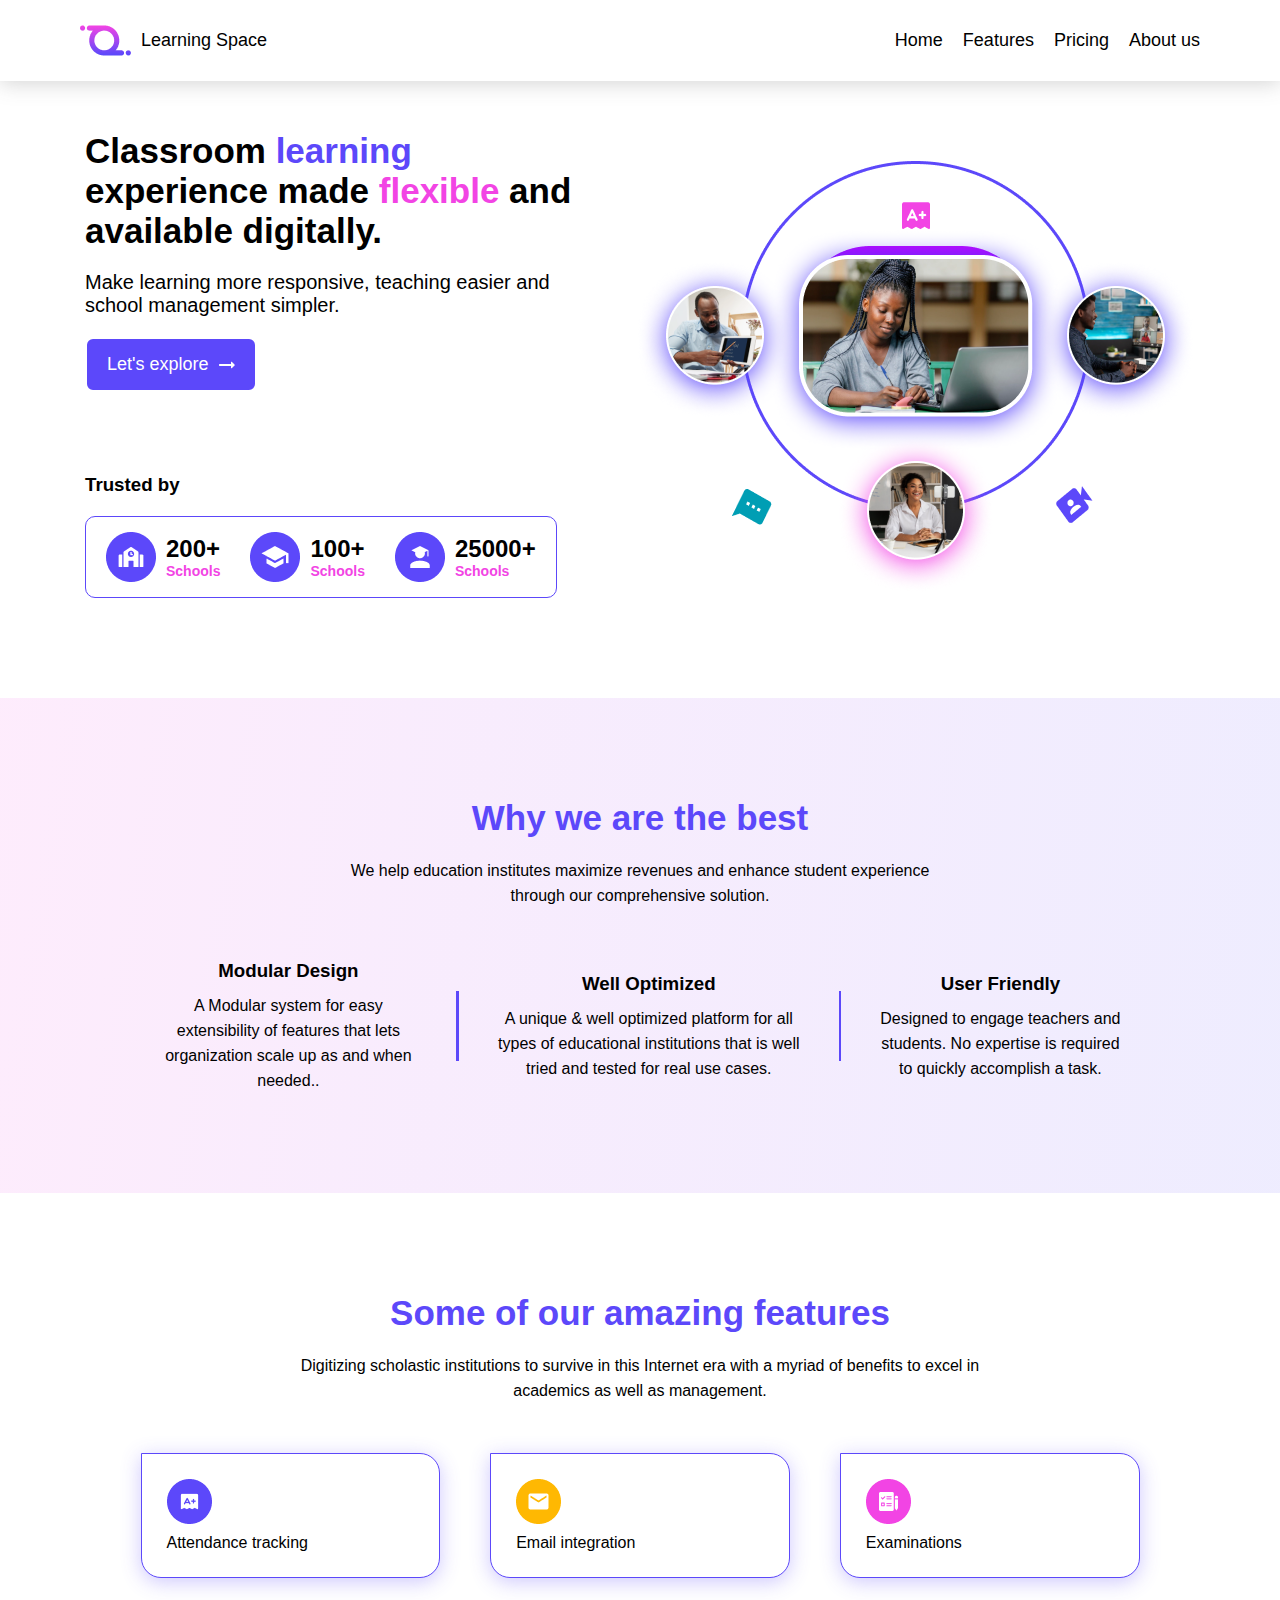
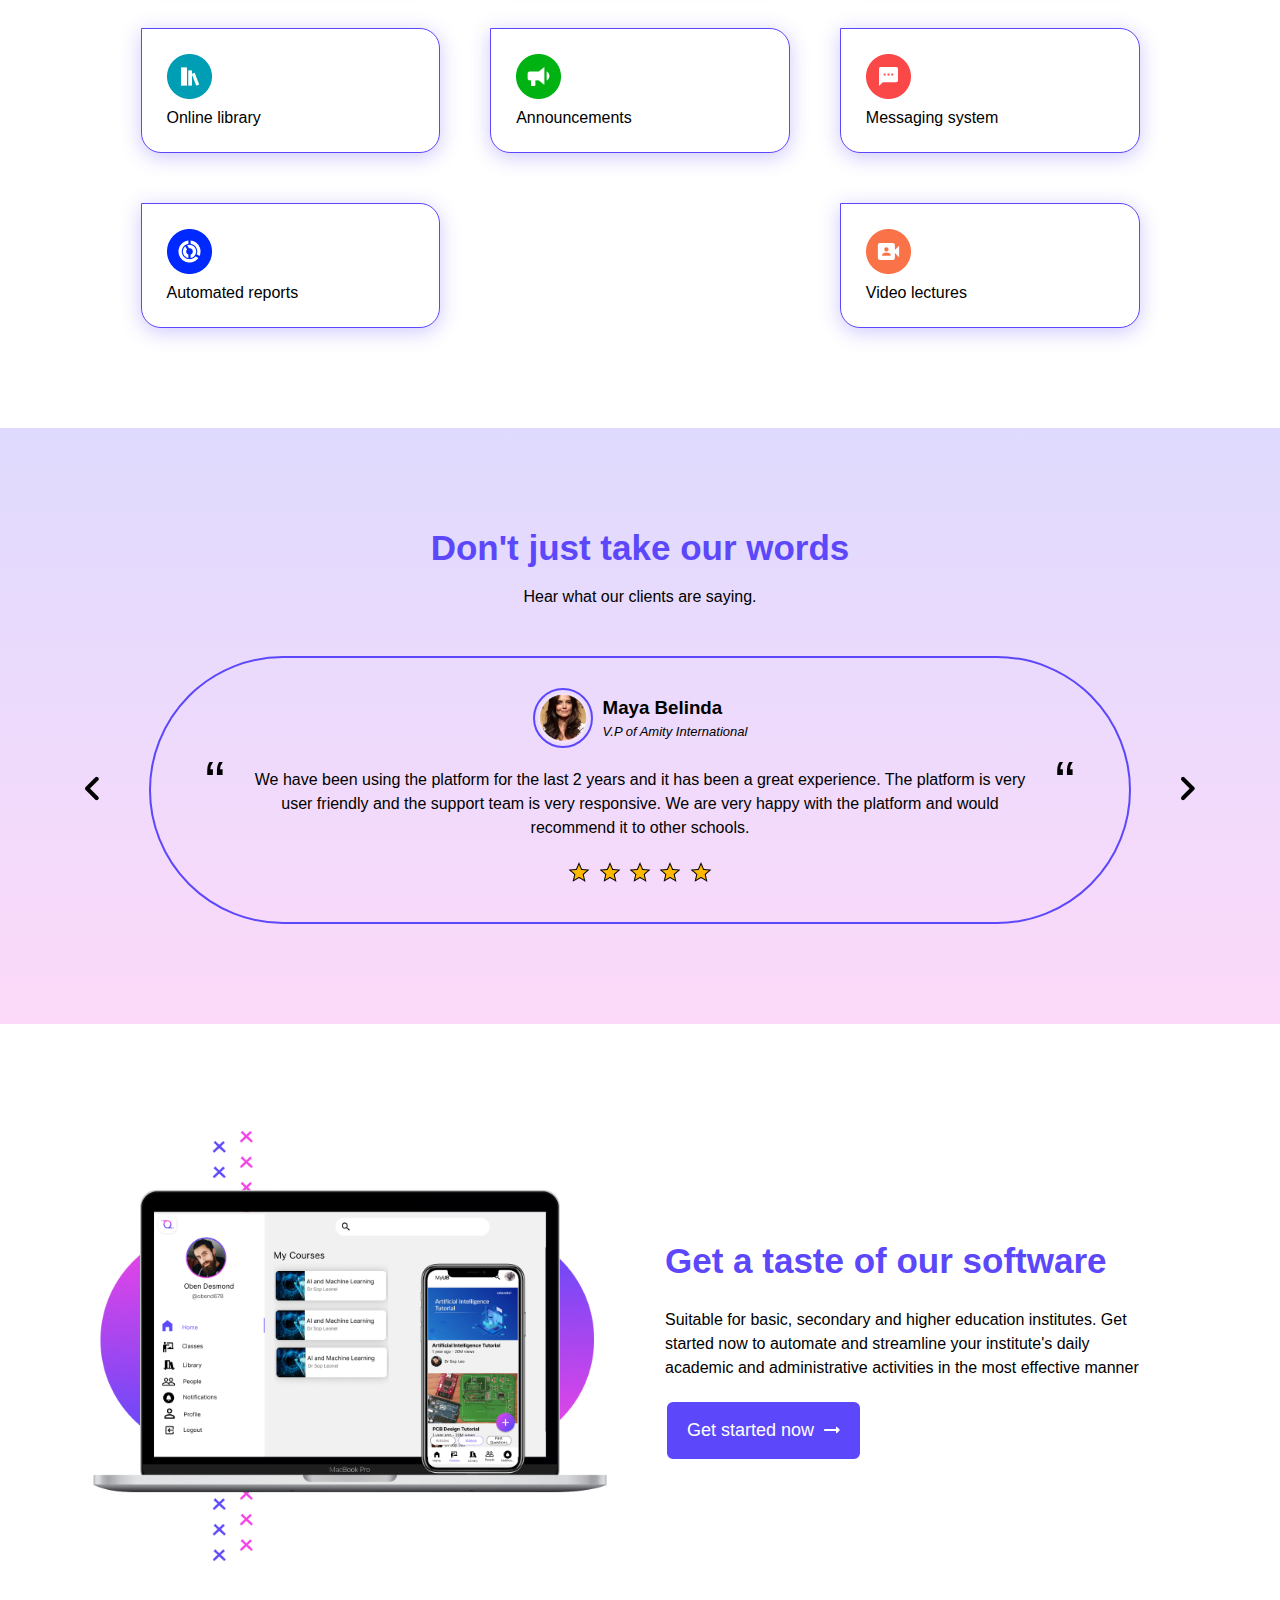
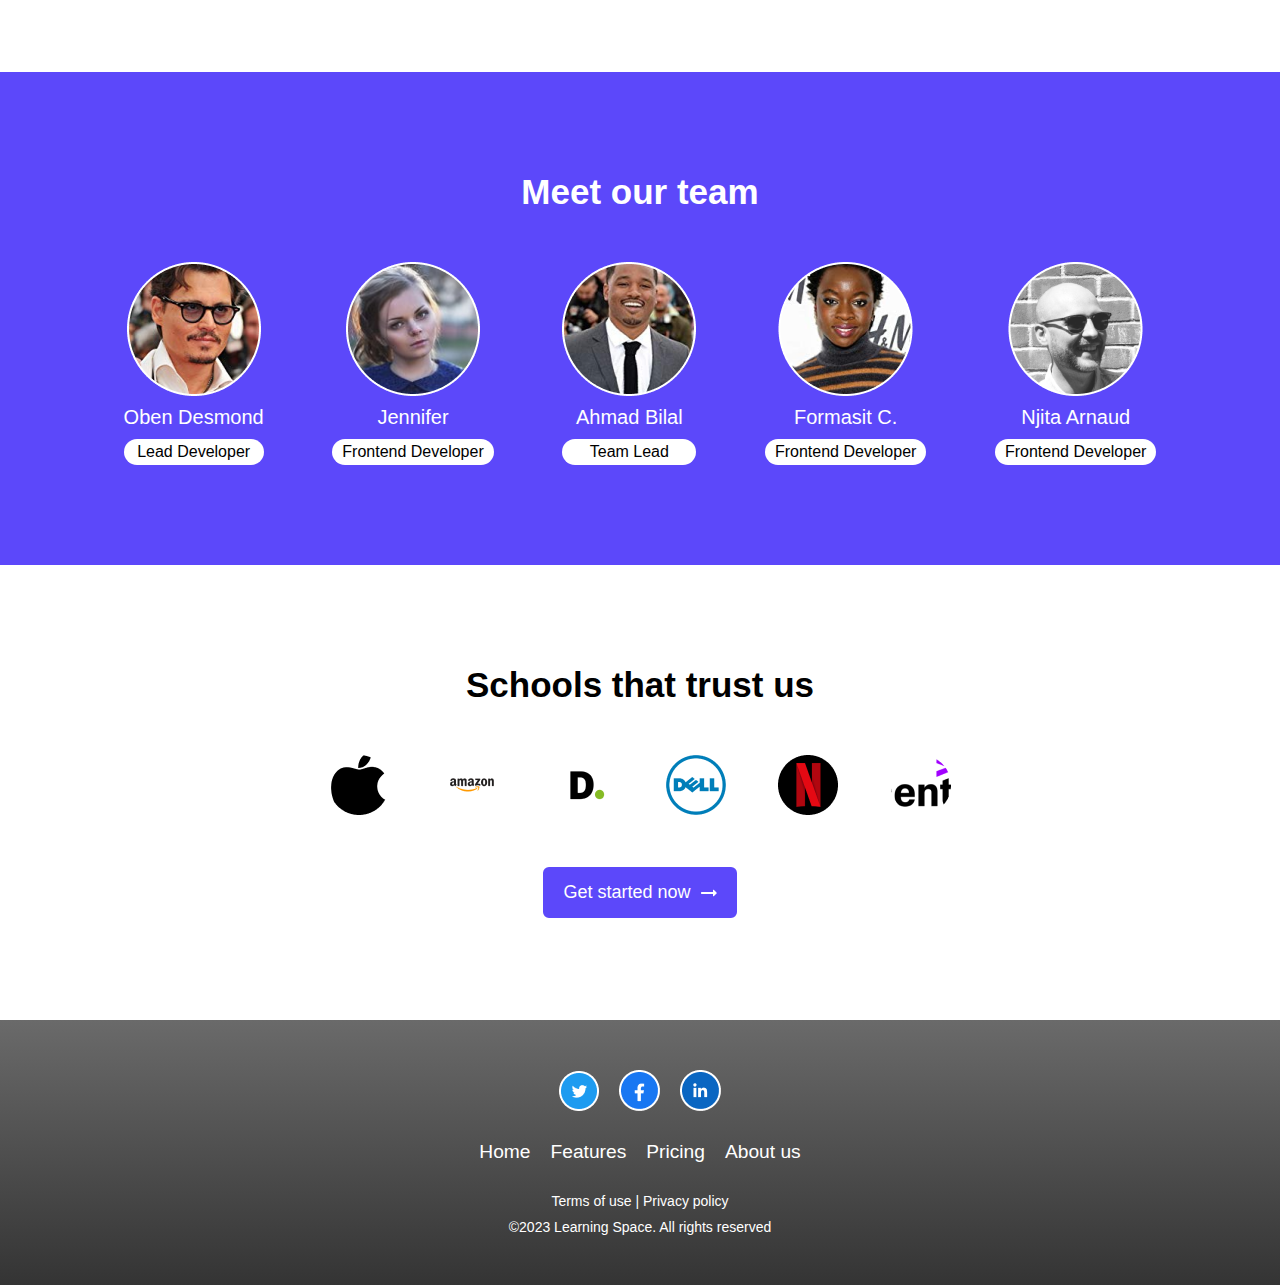
==== home.html @ 7cd935fb "Initial commit" ====
<!DOCTYPE html>
<html lang="en">
  <head>
    <meta charset="UTF-8" />
    <meta http-equiv="X-UA-Compatible" content="IE=edge" />
    <meta name="viewport" content="width=device-width, initial-scale=1.0" />
    <title>Document</title>
    <link rel="stylesheet" href="./style.css" />
  </head>
  <body>
    <header>
      <nav>
        <div class="logo-div">
          <img src="./Assets/logo.png" alt="" />
          <p>Learning Space</p>
        </div>
        <div class="links-div" id="nav-links">
          <a href="" class="a">Home</a>
          <a href="" class="a">Features</a>
          <a href="" class="a">Pricing</a>
          <a href="" class="a">About us</a>
        </div>
        <div
          class="menu-icon-div"
          onclick="myFunction()"
        >
          <img class="menu-icon" src="./Assets/menu-fill.png" alt="" />
        </div>
      </nav>
    </header>
    <main>
      <div class="main-divl">
        <h1>
          Classroom <span class="span1">learning</span> experience made
          <span class="span2">flexible</span> and available digitally.
        </h1>
        <p>
          Make learning more responsive, teaching easier and school management
          simpler.
        </p>
        <div class="btn-div">
          <p>Let's explore</p>
          <img src="./Assets/right-arrow.png" alt="" />
        </div>
      </div>
      <div class="main-divr">
        <img src="./Assets/landing-image.png" alt="" />
      </div>
    </main>
    <!-- <svg
      width="1366"
      height="217"
      viewBox="0 0 1366 217"
      fill="none"
      xmlns="http://www.w3.org/2000/svg"
    >
      <path
        d="M1.84108 68.3067C38.5807 54.2305 75.949 38.9348 114.71 27.7849C160.327 14.6625 206.829 8.50965 255.458 5.53935C278.955 4.10408 317.416 -1.65742 338.87 10.0433C349.846 16.0292 367.556 35.5124 352.306 44.0249C336.779 52.6923 325.934 40.5013 331.585 29.6648C339.613 14.273 375.609 10.2665 394.463 8.35614C438.487 3.8953 482.788 6.99342 526.025 13.9289C578.044 22.2732 629.474 32.7246 678.48 48.112C781.492 80.4571 883.039 114.369 987.324 144.637C1061.32 166.113 1134.28 186.849 1212.21 199.318C1271.21 208.759 1330.48 212.333 1390.77 213.349C1497.66 215.15 1626.46 209.797 1689.28 135.4C1709.03 112.014 1704.2 76.5684 1704.35 49.804"
        stroke="#5C48FA"
        stroke-width="5"
        stroke-linecap="round"
      />
    </svg> -->
    <div class="tractions">
      <h3>Trusted by</h3>
      <div class="tractions-div">
        <div class="tractions-div-item1">
          <img src="./Assets/school.png" alt="" />
          <div>
            <h2>200+</h2>
            <p>Schools</p>
          </div>
        </div>
        <div class="tractions-div-item1">
          <img src="./Assets/university.png" alt="" />
          <div>
            <h2>100+</h2>
            <p>Schools</p>
          </div>
        </div>
        <div class="tractions-div-item1">
          <img src="./Assets/student.png" alt="" />
          <div>
            <h2>25000+</h2>
            <p>Schools</p>
          </div>
        </div>
      </div>
    </div>
    <section class="section2">
      <div class="section2-div1">
        <h1>Why we are the best</h1>
        <p>
          We help education institutes maximize revenues and enhance student
          experience through our comprehensive solution.
        </p>
      </div>
      <div class="section2-div2">
        <div class="div-item">
          <h3>Modular Design</h3>
          <p>
            A Modular system for easy extensibility of features that lets
            organization scale up as and when needed..
          </p>
        </div>
        <div class="separation-line"></div>
        <div class="div-item">
          <h3>Well Optimized</h3>
          <p>
            A unique & well optimized platform for all types of educational
            institutions that is well tried and tested for real use cases.
          </p>
        </div>
        <div class="separation-line"></div>
        <div class="div-item">
          <h3>User Friendly</h3>
          <p>
            Designed to engage teachers and students. No expertise is required
            to quickly accomplish a task.
          </p>
        </div>
      </div>
    </section>
    <section class="section3">
      <div class="section3-div1">
        <h1>Some of our amazing features</h1>
        <p>
          Digitizing scholastic institutions to survive in this Internet era
          with a myriad of benefits to excel in academics as well as management.
        </p>
      </div>
      <div class="section3-div2">
        <div class="div-item">
          <img src="./Assets/f1.png" alt="" />
          <p>Attendance tracking</p>
        </div>
        <div class="div-item">
          <img src="./Assets/f2.png" alt="" />
          <p>Email integration</p>
        </div>
        <div class="div-item">
          <img src="./Assets/f3.png" alt="" />
          <p>Examinations</p>
        </div>
        <div class="div-item">
          <img src="./Assets/f4.png" alt="" />
          <p>Online library</p>
        </div>
        <div class="div-item">
          <img src="./Assets/f5.png" alt="" />
          <p>Announcements</p>
        </div>
        <div class="div-item">
          <img src="./Assets/f6.png" alt="" />
          <p>Messaging system</p>
        </div>
        <div class="div-item">
          <img src="./Assets/f7.png" alt="" />
          <p>Automated reports</p>
        </div>
        <div class="div-item">
          <img src="./Assets/f8.png" alt="" />
          <p>Video lectures</p>
        </div>
      </div>
    </section>
    <section class="section4">
      <div class="section4-div1">
        <h1>Don't just take our words</h1>
        <p>Hear what our clients are saying.</p>
      </div>
      <div class="section4-div2">
        <div class="divl">
          <img src="./Assets/left-arrow-blk.png" alt="" />
        </div>
        <div class="divm">
          <div class="profile">
            <img src="./Assets/avatar.png" alt="" />
            <div class="profile-div">
              <h3>Maya Belinda</h3>
              <p>V.P of Amity International</p>
            </div>
          </div>
          <div class="comment">
            <p class="quote">“</p>
            <p class="text">
              We have been using the platform for the last 2 years and it has
              been a great experience. The platform is very user friendly and
              the support team is very responsive. We are very happy with the
              platform and would recommend it to other schools.
            </p>
            <p class="quote">“</p>
          </div>
          <div class="rating">
            <img src="./Assets/star.png" alt="" />
            <img src="./Assets/star.png" alt="" />
            <img src="./Assets/star.png" alt="" />
            <img src="./Assets/star.png" alt="" />
            <img src="./Assets/star.png" alt="" />
          </div>
        </div>
        <div class="divr">
          <img src="./Assets/right-arrow-blk.png" alt="" />
        </div>
      </div>
    </section>
    <section class="section5">
      <div class="section5-divl">
        <img src="./Assets/sec5-image.png" alt="" />
      </div>
      <div class="section5-divr">
        <h1>Get a taste of our software</h1>
        <p>
          Suitable for basic, secondary and higher education institutes. Get
          started now to automate and streamline your institute's daily academic
          and administrative activities in the most effective manner
        </p>
        <div class="btn-div">
          <p>Get started now</p>
          <img src="./Assets/right-arrow.png" alt="" />
        </div>
      </div>
    </section>
    <section class="section6">
      <h1>Meet our team</h1>
      <div class="team-div">
        <div class="team-div-item">
          <img src="./Assets/m1.png" alt="" />
          <h3>Oben Desmond</h3>
          <p>Lead Developer</p>
        </div>
        <div class="team-div-item">
          <img src="./Assets/m2.png" alt="" />
          <h3>Jennifer</h3>
          <p>Frontend Developer</p>
        </div>
        <div class="team-div-item">
          <img src="./Assets/m3.png" alt="" />
          <h3>Ahmad Bilal</h3>
          <p>Team Lead</p>
        </div>
        <div class="team-div-item">
          <img src="./Assets/m4.png" alt="" />
          <h3>Formasit C.</h3>
          <p>Frontend Developer</p>
        </div>
        <div class="team-div-item">
          <img src="./Assets/m5.png" alt="" />
          <h3>Njita Arnaud</h3>
          <p>Frontend Developer</p>
        </div>
      </div>
    </section>
    <section class="section7">
      <h1>Schools that trust us</h1>
      <div class="school-logos">
        <img src="./Assets/school-logo1.png" alt="" />
        <img src="./Assets/school-logo2.png" alt="" />
        <img src="./Assets/school-logo3.png" alt="" />
        <img src="./Assets/school-logo4.png" alt="" />
        <img src="./Assets/school-logo5.png" alt="" />
        <img src="./Assets/school-logo6.png" alt="" />
      </div>
      <div class="btn-div">
        <p>Get started now</p>
        <img src="./Assets/right-arrow.png" alt="" />
      </div>
    </section>
    <section class="footer">
      <div class="social">
        <img src="./Assets/twiter.png" alt="" />
        <img src="./Assets/facebook.png" alt="" />
        <img src="./Assets/linkedin.png" alt="" />
      </div>
      <div class="links">
        <a href="">Home</a>
        <a href="">Features</a>
        <a href="">Pricing</a>
        <a href="">About us</a>
      </div>
      <div class="copyright">
        <p><a href="">Terms of use</a> | <a href="">Privacy policy</a></p>
        <p>©2023 Learning Space. All rights reserved</p>
      </div>
    </section>
    <script>
      function myFunction() {
        var x = document.getElementById("nav-links");
        if (x.className === "links-div") {
          x.className += " responsive";
        } else {
          x.className = "links-div";
        }
      }
    </script>
  </body>
</html>
---- style.css ----
* {
  margin: 0;
  box-sizing: border-box;
  font-family: "Segoe UI", Tahoma, Geneva, Verdana, sans-serif;
}
nav {
  display: flex;
  flex-direction: row;
  justify-content: space-between;
  padding: 25px 80px;
  box-shadow: 0px 2px 20px #50505040;
}
nav > .links-div {
  display: flex;
  align-items: center;
  justify-content: center;
  gap: 20px;
}
nav > .logo-div {
  display: flex;
  flex-direction: row;
  align-items: center;
  gap: 10px;
}
nav > .links-div > a {
  display: flex;
  text-decoration: none;
  color: #000;
  font-size: 18px;
  font-weight: 500;
}
nav > .logo-div > p {
  font-size: 18px;
  font-weight: 500;
}
.menu-icon-div, .menu-icon > img {
    display: none;
}


/* Main */
main {
  display: flex;
  flex-direction: row;
  align-items: flex-start;
  justify-content: center;
  padding: 50px 85px 0px 85px;
}
.main-divl {
  display: flex;
  flex-direction: column;
  gap: 20px;
  width: 100%;
}
.main-divl > h1 {
  font-size: 35px;
}
.main-divl > p {
  font-size: 20px;
}
.main-divl > h1,
p {
  width: 90%;
}
.span1 {
  color: #5c48fa;
}
.span2 {
  color: #f244e4;
}
.btn-div {
  display: flex;
  flex-direction: row;
  justify-content: center;
  align-items: center;
  padding: 15px 20px;
  gap: 10px;
  width: max-content;
  background: #5c48fa;
  border: 2px solid #ffffff;
  border-radius: 8px;
}
.main-divr {
  display: flex;
  justify-content: center;
  width: 100%;
  padding: 30px 0 0 0;
}
.btn-div > p {
  font-size: 18px;
  font-weight: 500;
  color: #ffffff;
  width: max-content;
}
.tractions {
  display: flex;
  flex-direction: column;
  padding: 0px 85px;
  gap: 20px;
  width: max-content;
  margin-top: -120px;
}
.tractions > .tractions-div {
  display: flex;
  flex-direction: row;
  justify-content: space-evenly;
  align-items: center;
  padding: 15px 20px;
  flex-wrap: wrap;
  gap: 30px;
  border: 1px solid #5c48fa;
  border-radius: 10px;
}
.tractions-div-item1 {
  display: flex;
  flex-direction: row;
  align-items: center;
  gap: 10px;
}
.tractions-div-item1 p {
  font-size: 14px;
  font-weight: bold;
  color: #f244e4;
}

/* Section2 */
.section2 {
  display: flex;
  flex-direction: column;
  justify-content: center;
  align-items: center;
  padding: 100px 85px;
  gap: 50px;
  text-align: center;
  background: linear-gradient(
    98.96deg,
    rgba(242, 68, 228, 0.1) 0%,
    rgba(92, 72, 250, 0.1) 99.05%
  );
  margin: 100px 0 0 0;
}
.section2-div1 {
  display: flex;
  flex-direction: column;
  align-items: center;
  gap: 20px;
}
.section2-div1 > h1 {
  font-size: 35px;
  color: #5c48fa;
}
.section2-div1 > p {
  font-weight: 400;
  font-size: 16px;
  line-height: 25px;
  width: 70%;
}
.section2-div2 {
  display: flex;
  flex-direction: row;
  justify-content: space-between;
  align-items: center;
  gap: 20px;
  width: 90%;
}
.section2-div2 > .div-item {
  display: flex;
  flex-direction: column;
  align-items: center;
  gap: 10px;
  line-height: 25px;
}
.section2-div2 > .separation-line {
  height: 70px;
  width: 6px;
  background-color: #5c48fa;
}
.section3 {
  display: flex;
  flex-direction: column;
  justify-content: center;
  align-items: center;
  padding: 100px 85px;
  gap: 50px;
  text-align: center;
}
.section3-div1 {
  display: flex;
  flex-direction: column;
  align-items: center;
  gap: 20px;
}
.section3-div1 > h1 {
  font-size: 35px;
  color: #5c48fa;
}
.section3-div1 > p {
  text-align: center;
  line-height: 25px;
  width: 80%;
}
.section3-div2 {
  display: flex;
  justify-content: space-between;
  align-items: center;
  gap: 50px 30px;
  flex-wrap: wrap;
  width: 90%;
}
.section3-div2 > .div-item {
  display: flex;
  flex-direction: column;
  justify-content: left;
  align-items: flex-start;
  text-align: left;
  padding: 25px 25px;
  gap: 10px;
  width: 20%;
  background: #ffffff;
  border: 1px solid #5c48fa;
  box-shadow: 0px 4px 20px #5c48fa4d;
  border-radius: 0px 20px 20px 20px;
}
.section3-div2 > .div-item > p {
  font-size: 1rem;
  font-weight: 500;
}
.section4 {
  display: flex;
  flex-direction: column;
  justify-content: center;
  align-items: center;
  padding: 100px 85px;
  gap: 50px;
  text-align: center;
  background: linear-gradient(
    180deg,
    rgba(92, 72, 250, 0.2) 0%,
    rgba(242, 68, 228, 0.2) 100%
  );
}
.section4-div1 {
  display: flex;
  flex-direction: column;
  align-items: center;
  gap: 20px;
}
.section4-div1 > h1 {
  font-size: 35px;
  color: #5c48fa;
}
.section4-div2 {
  display: flex;
  flex-direction: row;
  align-items: center;
  gap: 3.125rem;
  text-align: center;
}
.section4-div2 .divm {
  display: flex;
  flex-direction: column;
  align-items: center;
  gap: 20px;
  line-height: 1.5;
  padding: 1.875rem 3.125rem;
  border: 2px solid #5c48fa;
  border-radius: 32rem;
}
.section4-div2 .profile {
  display: flex;
  flex-direction: row;
  align-items: center;
  justify-content: center;
  text-align: left;
  gap: 0.625rem;
}
.section4-div2 .profile > img {
  width: 60px;
  height: 60px;
  border: 2px solid #5c48fa;
  border-radius: 100%;
}
.section4-div2 .profile-div > h1 {
  width: max-content;
}
.section4-div2 .profile-div > p {
  font-style: italic;
  font-size: small;
  width: max-content;
}
.section4-div2 .comment {
  display: flex;
  flex-direction: row;
  justify-content: center;
  gap: 1.25rem;
}
.section4-div2 .comment > .quote {
  width: fit-content;
  font-size: 3.75rem;
  line-height: 0.5;
}
.section5 {
  display: flex;
  flex-direction: row;
  justify-content: center;
  align-items: center;
  padding: 100px 85px;
  gap: 50px;
  text-align: center;
}
.section5-divl,
.section5-divr {
  width: 100%;
}
.section5-divl > img {
  width: 100%;
}
.section5-divr {
  display: flex;
  flex-direction: column;
  align-items: left;
  text-align: left;
  gap: 20px;
  line-height: 1.5;
}
.section5-divr > h1 {
  font-size: 35px;
  color: #5c48fa;
}
.section6 {
  display: flex;
  flex-direction: column;
  justify-content: center;
  align-items: center;
  padding: 100px 85px;
  gap: 50px;
  text-align: center;
  background-color: #5c48fa;
}
.section6 > h1 {
  font-size: 35px;
  color: #ffffff;
}
.section6 > .team-div {
  display: flex;
  flex-direction: row;
  justify-content: space-evenly;
  align-items: center;
  width: 100%;
  gap: 50px 30px;
  flex-wrap: wrap;
}
.team-div-item {
  display: flex;
  flex-direction: column;
  align-items: center;
  text-align: center;
  color: #ffffff;
  gap: 10px;
}
.team-div-item > h3 {
  font-size: 1.25rem;
  font-weight: 500;
}
.team-div-item > p {
  font-size: 1rem;
  font-weight: 500;
  color: #000;
  width: 100%;
  background-color: #ffffff;
  padding: 4px 10px;
  border-radius: 3.125rem;
}
.section7 {
  display: flex;
  flex-direction: column;
  justify-content: center;
  align-items: center;
  padding: 100px 85px;
  gap: 50px;
  text-align: center;
}
.section7 > h1 {
  font-size: 2.1875rem;
}
.section7 > .school-logos {
  display: flex;
  flex-direction: row;
  justify-content: space-evenly;
  align-items: center;
  width: 60%;
  gap: 50px 30px;
  flex-wrap: wrap;
}
.footer {
  display: flex;
  flex-direction: column;
  justify-content: center;
  align-items: center;
  padding: 50px 85px;
  gap: 1.875rem;
  text-align: center;
  color: #ffffff;
  background: linear-gradient(180deg, #6a6a6a 0%, #343434 100%);
}
.footer > .social {
  display: flex;
  flex-direction: row;
  justify-content: center;
  align-items: center;
  gap: 1.25rem;
}
.footer a {
  text-decoration: none;
  color: #ffffff;
}
.footer > .links {
  display: flex;
  flex-direction: row;
  flex-wrap: wrap;
  justify-content: center;
  align-items: center;
  gap: 1.25rem;
}
.footer > .links a {
  font-size: 1.2rem;
  font-weight: 500;
}
.footer > .copyright {
  display: flex;
  flex-direction: column;
  align-items: center;
  gap: 0.625rem;
}
.footer > .copyright {
  text-align: center;
  width: 100%;
  font-size: 14px;
  font-weight: 500;
}

/* Responsiveness */

@media (max-width: 1350px) {
  .section3-div2 > .div-item {
    width: 30%;
  }
}

@media (max-width: 1200px) {
  main {
    display: flex;
    flex-direction: column;
    align-items: center;
    justify-content: center;
    padding: 50px 50px;
  }
  .main-divl {
    display: flex;
    flex-direction: column;
    align-items: center;
    text-align: center;
    gap: 20px;
    width: 100%;
  }
  .main-divr {
    display: flex;
    flex-direction: column;
    width: 70%;
    padding: 50px 0 0 0;
  }
  .tractions {
    flex-direction: column;
    padding: 0px 50px;
    width: 100%;
    margin-top: 20px;
  }
}

@media (max-width: 1000px) {
  .section5 {
    flex-direction: column;
  }
  .section5-divr {
    align-items: center;
    text-align: center;
  }
}

@media (max-width: 950px) {
  .section3-div2 > .div-item {
    width: 40%;
  }
  .main-divr {
    width: 80%;
  }
}

@media (max-width: 800px) {
  .section2 {
    padding: 50px 50px;
  }
  .section2-div1 > p {
    font-weight: 400;
    line-height: 25px;
    width: 100%;
  }
  .section3,
  .section4,
  .section5,
  .section6,
  .section7,
  .footer {
    padding: 100px 50px;
  }
}

@media (max-width: 700px) {
  .section2-div2 {
    flex-direction: column;
    width: 100%;
  }
  .section2-div2 > .separation-line {
    height: 20px;
    width: 3px;
  }
  .main-divr {
    width: 80%;
  }
  .section3-div1 > p {
    width: 100%;
  }
  .section4-div2 .profile {
    display: flex;
    flex-direction: column;
    align-items: center;
    text-align: center;
  }
  nav {
    padding: 25px 30px;
  }
  .links-div .a {
    display: none;
  }
  .menu-icon-div, .menu-icon > img {
    display: block;
  }
  .responsive {
    display: block;
    flex-direction: column;
    width: 100vw;
    height: max-content;
    padding: 20px 0;
    position: absolute;
    top: 80px;
    right: 0;
    background-color: #5c48fa;
    z-index: 1;
    transition: all 0.5s ease-out;
  }
  .responsive .a {
    display: flex;
    padding: 0px 20px;
    color: #ffffff;
    font-size: 18px;
    font-weight: 500;
    text-decoration: none;
  }
}

@media (max-width: 600px) {
  .section3-div2 > .div-item {
    width: 100%;
  }

  /* testimonials */
  .section4-div2 .comment > .quote {
    display: none;
  }
  .section4-div2 .divm {
    padding: 30px 30px;
  }
  .section4-div2 {
    gap: 20px;
  }
  .main-divr {
    width: 100%;
  }
}

@media (max-width: 410px) {
  .tractions > .tractions-div {
    justify-content: space-between;
  }
  .tractions-div-item1 > div {
    display: flex;
    align-items: baseline;
    gap: 5px;
  }
}

/* @media (max-width: 700px) {
  .links-div > a {
    display: none;
    font-size: 200px;
  }
  .links-div a.icon {
    float: right;
    display: block;
  }
}

@media screen and (max-width: 600px) {
  .links-div.responsive {
    position: relative;
  }
  .links-div.responsive .icon {
    position: absolute;
    right: 0;
    top: 0;
  }
  .links-div.responsive a {
    float: none;
    display: block;
    text-align: left;
  }
} */
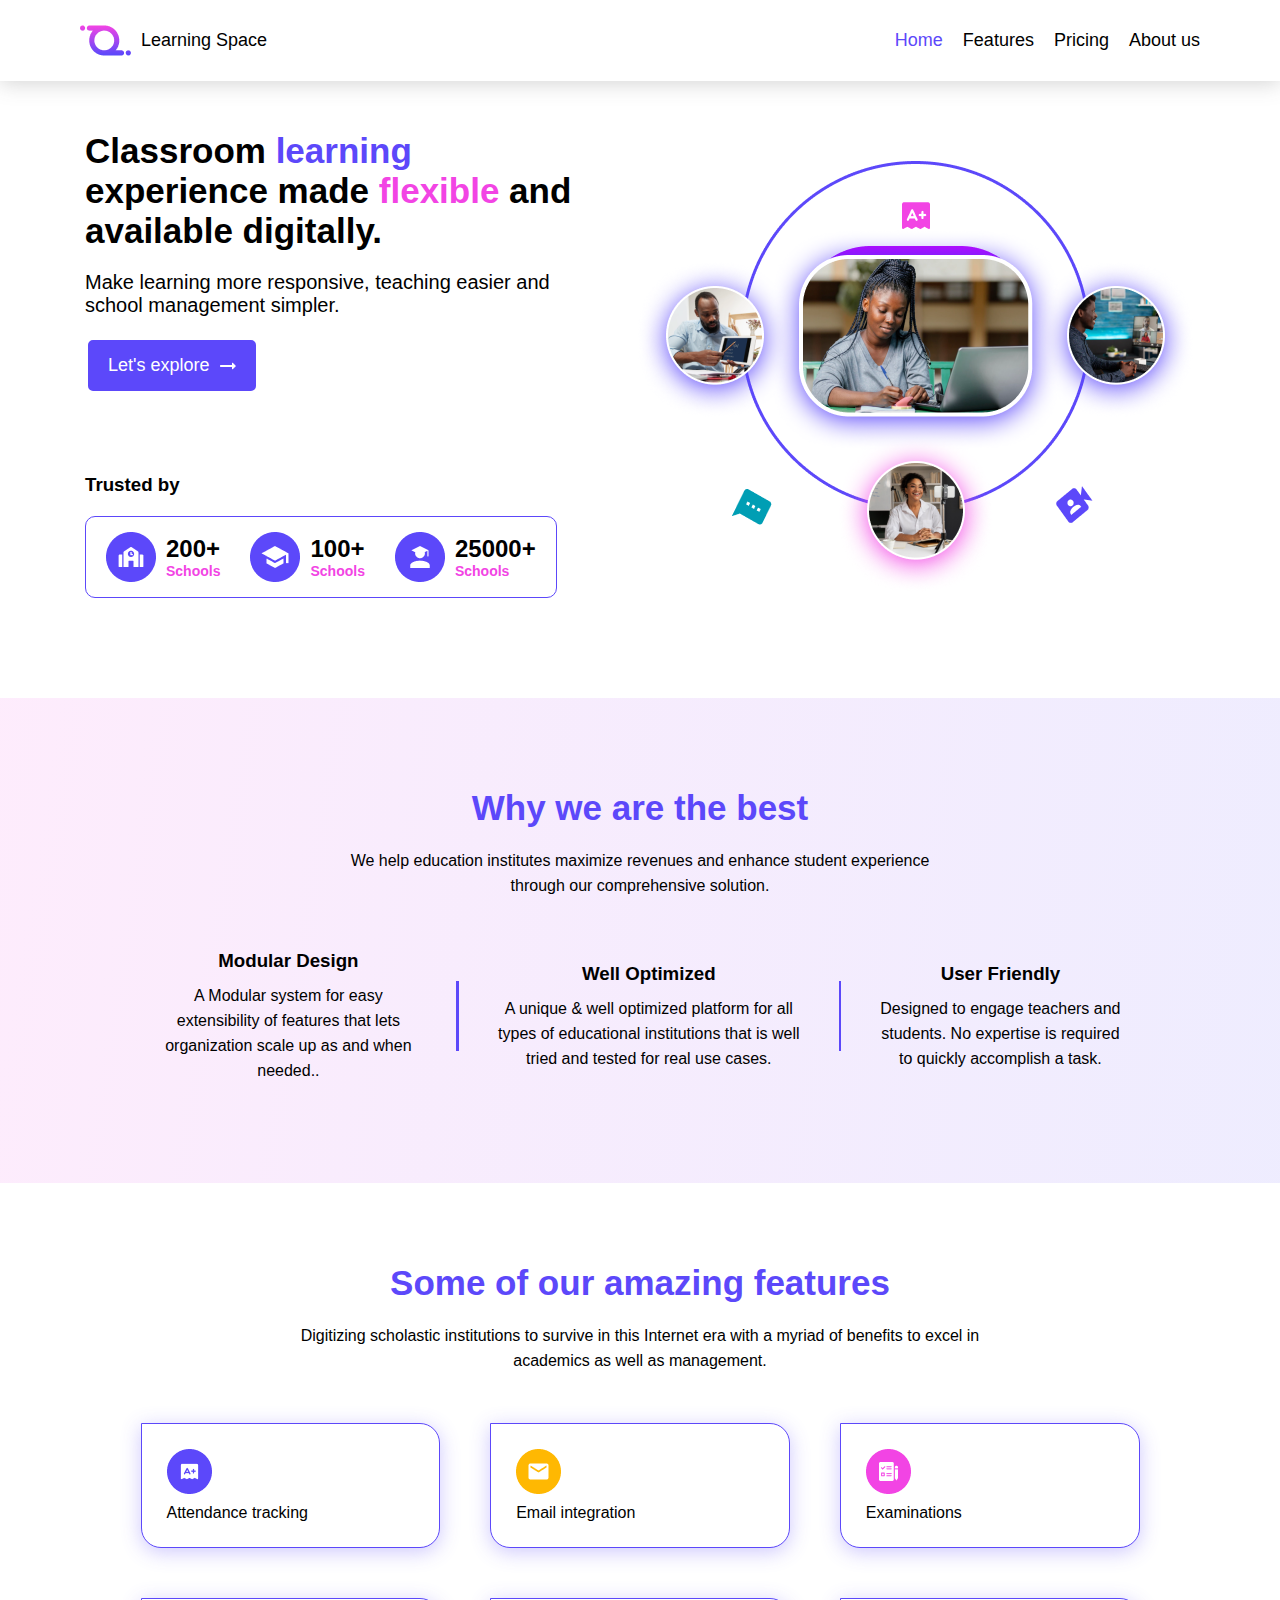
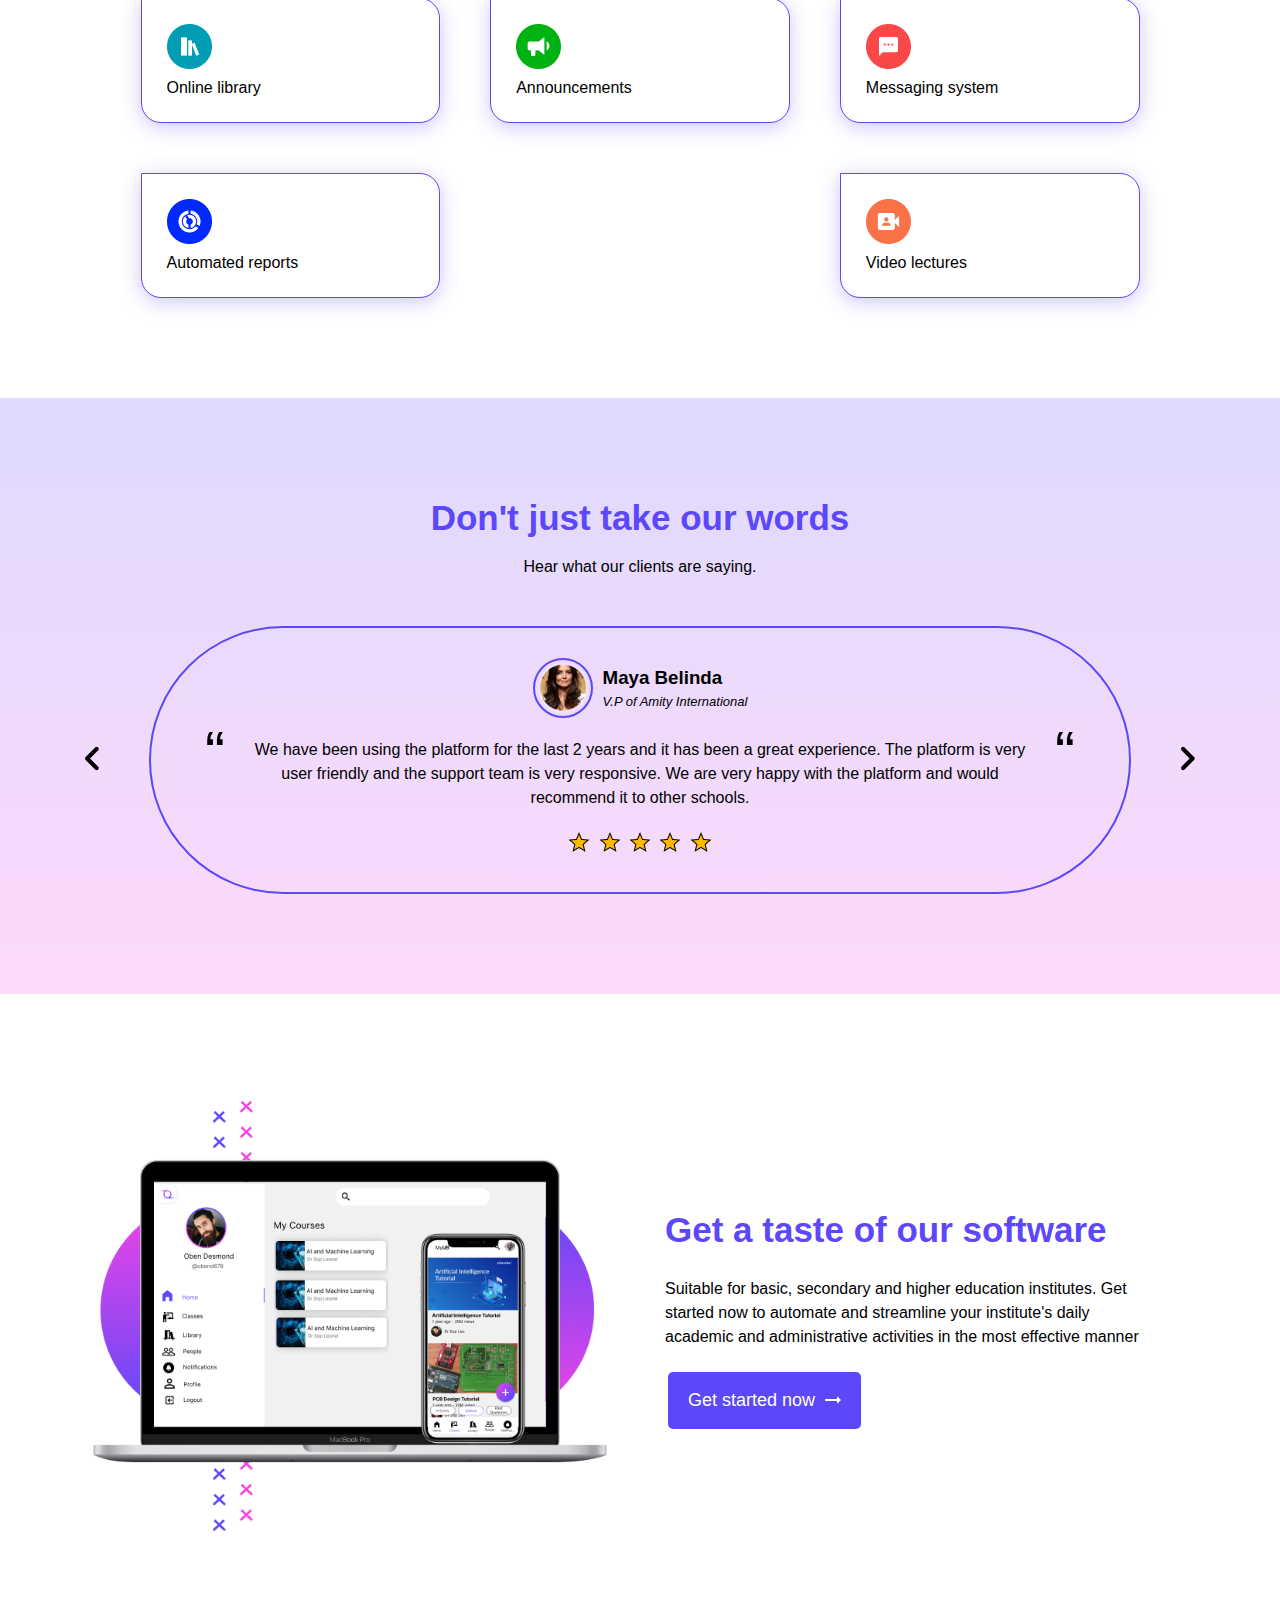
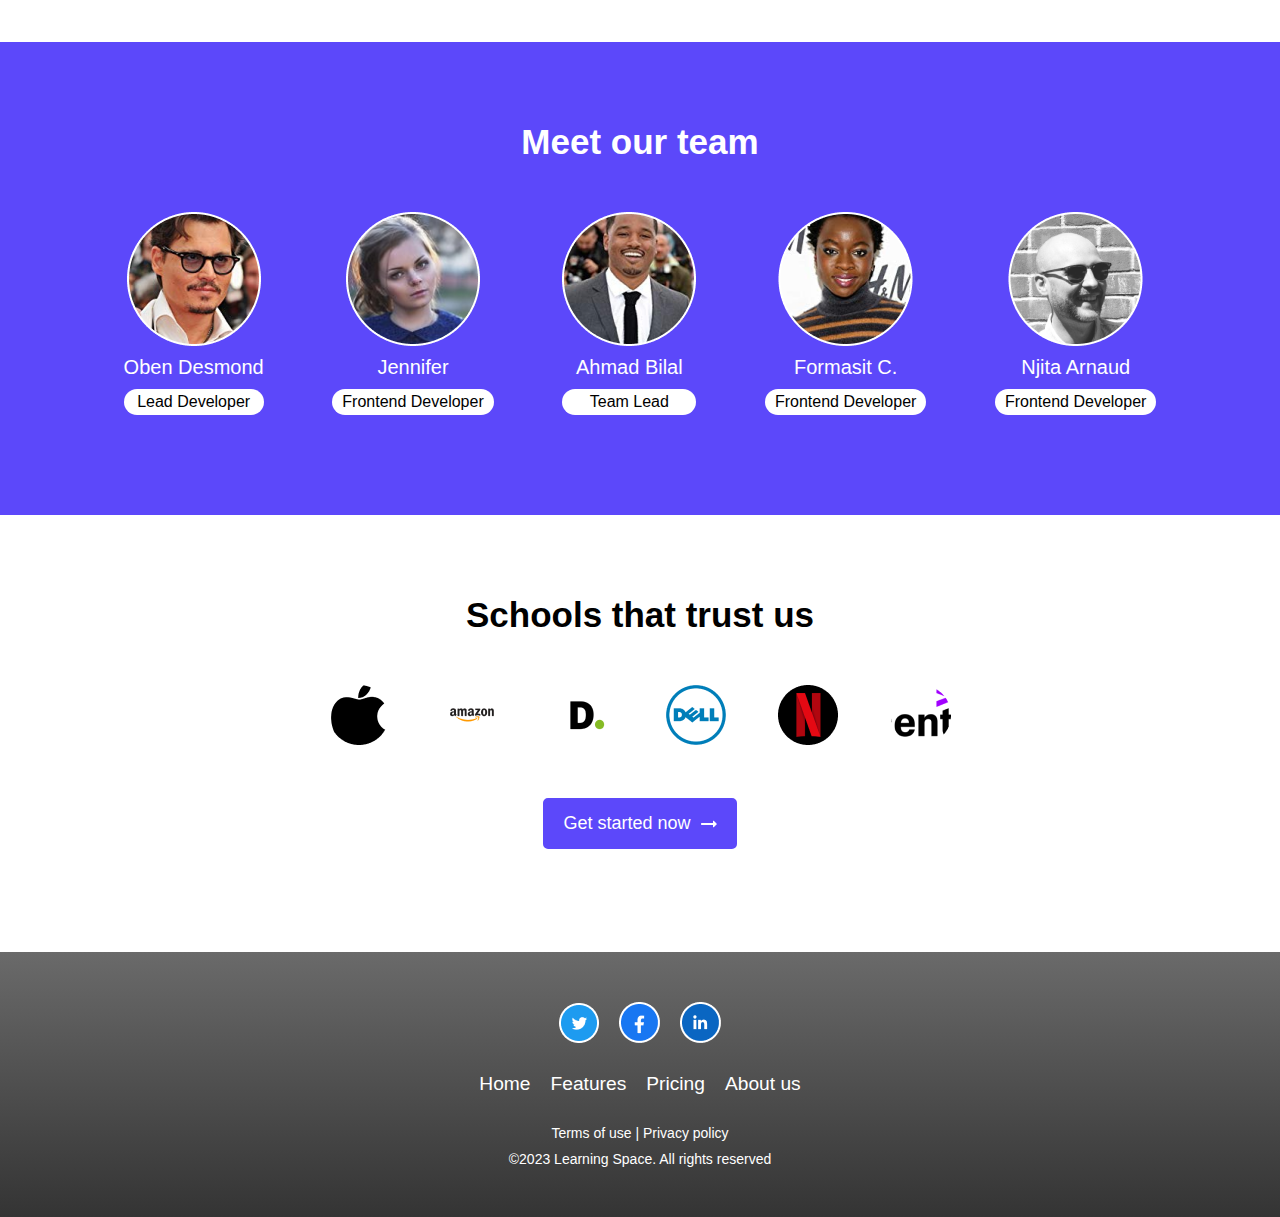
==== commit d85351d2: "responsiveness updates" ====
--- a/home.html
+++ b/home.html
@@ -15,15 +15,12 @@
           <p>Learning Space</p>
         </div>
         <div class="links-div" id="nav-links">
-          <a href="" class="a">Home</a>
-          <a href="" class="a">Features</a>
-          <a href="" class="a">Pricing</a>
-          <a href="" class="a">About us</a>
-        </div>
-        <div
-          class="menu-icon-div"
-          onclick="myFunction()"
-        >
+          <a href="#" class="a active">Home</a>
+          <a href="#sec3" class="a">Features</a>
+          <a href="#" class="a">Pricing</a>
+          <a href="#sec6" class="a">About us</a>
+        </div>
+        <div class="menu-icon-div" onclick="myFunction()">
           <img class="menu-icon" src="./Assets/menu-fill.png" alt="" />
         </div>
       </nav>
@@ -121,7 +118,7 @@
         </div>
       </div>
     </section>
-    <section class="section3">
+    <section class="section3" id="sec3">
       <div class="section3-div1">
         <h1>Some of our amazing features</h1>
         <p>
@@ -221,7 +218,7 @@
         </div>
       </div>
     </section>
-    <section class="section6">
+    <section class="section6" id="sec6">
       <h1>Meet our team</h1>
       <div class="team-div">
         <div class="team-div-item">
@@ -292,6 +289,16 @@
           x.className = "links-div";
         }
       }
+
+      var header = document.getElementById("nav-links");
+      var btns = header.getElementsByClassName("a");
+      for (var i = 0; i < btns.length; i++) {
+        btns[i].addEventListener("click", function () {
+          var current = document.getElementsByClassName("active");
+          current[0].className = current[0].className.replace(" active", "");
+          this.className += " active";
+        });
+      }
     </script>
   </body>
 </html>
--- a/style.css
+++ b/style.css
@@ -29,6 +29,14 @@
   font-size: 18px;
   font-weight: 500;
 }
+.links-div > a:hover {
+  font-weight: 500;
+  color: #5c48fa;
+}
+.links-div > .active {
+  font-weight: 500;
+  color: #5c48fa;
+}
 nav > .logo-div > p {
   font-size: 18px;
   font-weight: 500;
@@ -77,9 +85,14 @@
   gap: 10px;
   width: max-content;
   background: #5c48fa;
-  border: 2px solid #ffffff;
+  border: 3px solid #ffffff;
   border-radius: 8px;
 }
+
+.btn-div:hover {
+    cursor: pointer;
+    box-shadow: 2px 2px 20px #50505050;
+}                  
 .main-divr {
   display: flex;
   justify-content: center;
@@ -129,7 +142,7 @@
   flex-direction: column;
   justify-content: center;
   align-items: center;
-  padding: 100px 85px;
+  padding: 90px 85px 100px 85px;
   gap: 50px;
   text-align: center;
   background: linear-gradient(
@@ -180,7 +193,7 @@
   flex-direction: column;
   justify-content: center;
   align-items: center;
-  padding: 100px 85px;
+  padding: 80px 85px 100px 85px;
   gap: 50px;
   text-align: center;
 }
@@ -332,7 +345,7 @@
   flex-direction: column;
   justify-content: center;
   align-items: center;
-  padding: 100px 85px;
+  padding: 80px 85px 100px 85px;
   gap: 50px;
   text-align: center;
   background-color: #5c48fa;
@@ -376,7 +389,7 @@
   flex-direction: column;
   justify-content: center;
   align-items: center;
-  padding: 100px 85px;
+  padding: 80px 85px 100px 85px;
   gap: 50px;
   text-align: center;
 }
@@ -397,7 +410,7 @@
   flex-direction: column;
   justify-content: center;
   align-items: center;
-  padding: 50px 85px;
+  padding: 50px 50px;
   gap: 1.875rem;
   text-align: center;
   color: #ffffff;
@@ -450,7 +463,7 @@
 @media (max-width: 1200px) {
   main {
     display: flex;
-    flex-direction: column;
+    /* flex-direction: column; */
     align-items: center;
     justify-content: center;
     padding: 50px 50px;
@@ -458,42 +471,65 @@
   .main-divl {
     display: flex;
     flex-direction: column;
+    align-items: flex-start;
+    text-align: left;
+    gap: 20px;
+    width: 100%;
+  }
+  .main-divr {
+    display: flex;
+    flex-direction: column;
+    width: 60%;
+    padding: 50px 0 0 0;
+  }
+  .tractions {
+    flex-direction: column;
+    padding: 0px 50px;
+    width: 100%;
+    margin-top: 20px;
+  }
+}
+
+@media (max-width: 1000px) {
+  .section5 {
+    flex-direction: column;
+  }
+  .section5-divr {
+    align-items: center;
+    text-align: center;
+  }
+  .main-divl > h1 {
+    font-size: 30px;
+  }
+}
+
+@media (max-width: 950px) {
+  .section3-div2 > .div-item {
+    width: 40%;
+  }
+  main {
+    display: flex;
+    flex-direction: column;
+    align-items: center;
+    justify-content: center;
+    padding: 50px 50px;
+  }
+  .main-divl {
+    display: flex;
+    flex-direction: column;
     align-items: center;
     text-align: center;
     gap: 20px;
     width: 100%;
   }
   .main-divr {
-    display: flex;
-    flex-direction: column;
-    width: 70%;
-    padding: 50px 0 0 0;
+    width: 80%;
   }
   .tractions {
-    flex-direction: column;
-    padding: 0px 50px;
-    width: 100%;
-    margin-top: 20px;
-  }
-}
-
-@media (max-width: 1000px) {
-  .section5 {
-    flex-direction: column;
-  }
-  .section5-divr {
-    align-items: center;
+    padding: 0px 30px;
     text-align: center;
   }
-}
-
-@media (max-width: 950px) {
-  .section3-div2 > .div-item {
-    width: 40%;
-  }
-  .main-divr {
-    width: 80%;
-  }
+
 }
 
 @media (max-width: 800px) {
@@ -513,9 +549,18 @@
   .footer {
     padding: 100px 50px;
   }
+  .main-divr {
+    display: flex;
+    flex-direction: column;
+    width: 80%;
+    padding: 50px 0 0 0;
+  }
 }
 
 @media (max-width: 700px) {
+  main {
+    padding: 30px 10px;
+  }
   .section2-div2 {
     flex-direction: column;
     width: 100%;
@@ -566,13 +611,23 @@
     font-weight: 500;
     text-decoration: none;
   }
+  .section3,
+  .section4,
+  .section5,
+  .section6,
+  .section7,
+  .footer {
+    padding: 100px 20px;
+  }
 }
 
 @media (max-width: 600px) {
   .section3-div2 > .div-item {
     width: 100%;
   }
-
+  main {
+    padding: 30px 10px;
+  }
   /* testimonials */
   .section4-div2 .comment > .quote {
     display: none;
@@ -586,6 +641,7 @@
   .main-divr {
     width: 100%;
   }
+  
 }
 
 @media (max-width: 410px) {
@@ -597,31 +653,18 @@
     align-items: baseline;
     gap: 5px;
   }
-}
-
-/* @media (max-width: 700px) {
-  .links-div > a {
-    display: none;
-    font-size: 200px;
-  }
-  .links-div a.icon {
-    float: right;
-    display: block;
-  }
-}
-
-@media screen and (max-width: 600px) {
-  .links-div.responsive {
-    position: relative;
-  }
-  .links-div.responsive .icon {
-    position: absolute;
-    right: 0;
-    top: 0;
-  }
-  .links-div.responsive a {
-    float: none;
-    display: block;
-    text-align: left;
-  }
-} */
+  main {
+    padding: 30px 25px;
+  }
+  .main-divl {
+    display: flex;
+    flex-direction: column;
+    align-items: center;
+    text-align: center;
+    gap: 20px;
+    width: 100%;
+  }
+}
+
+
+
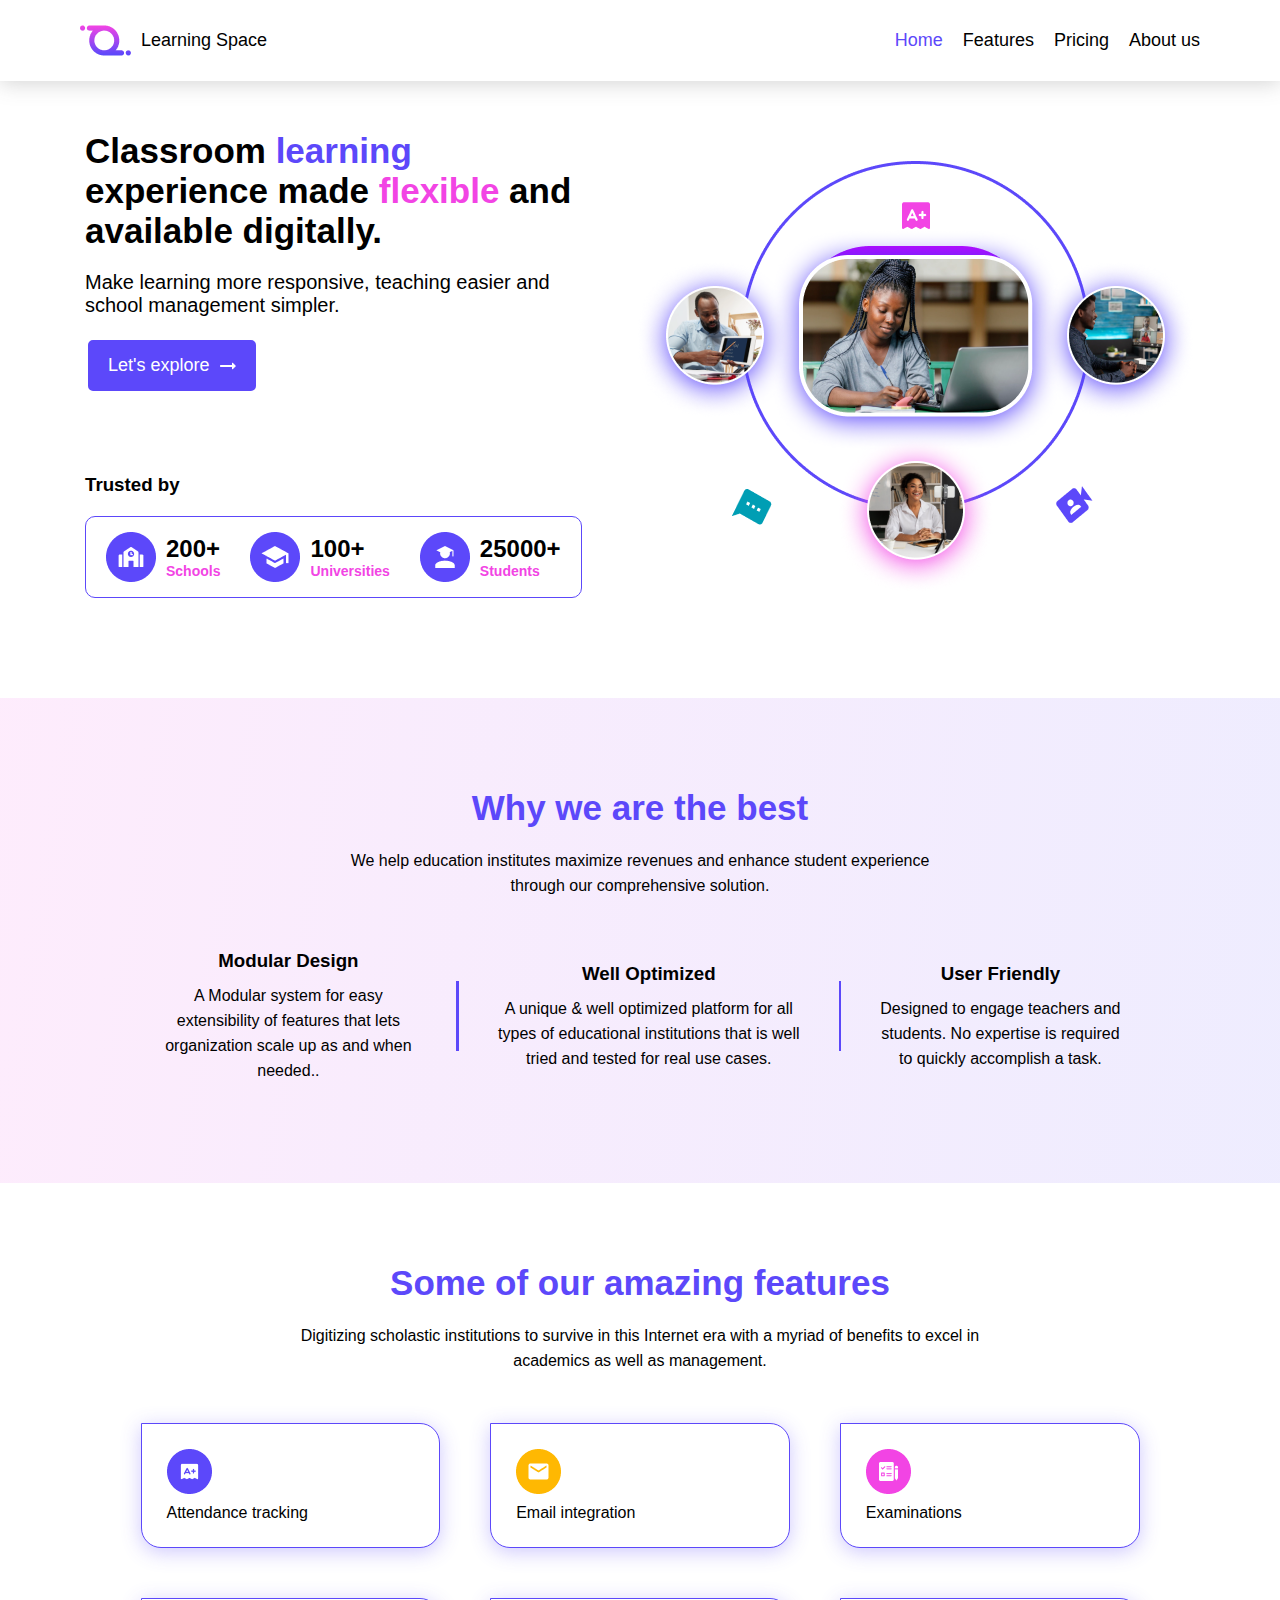
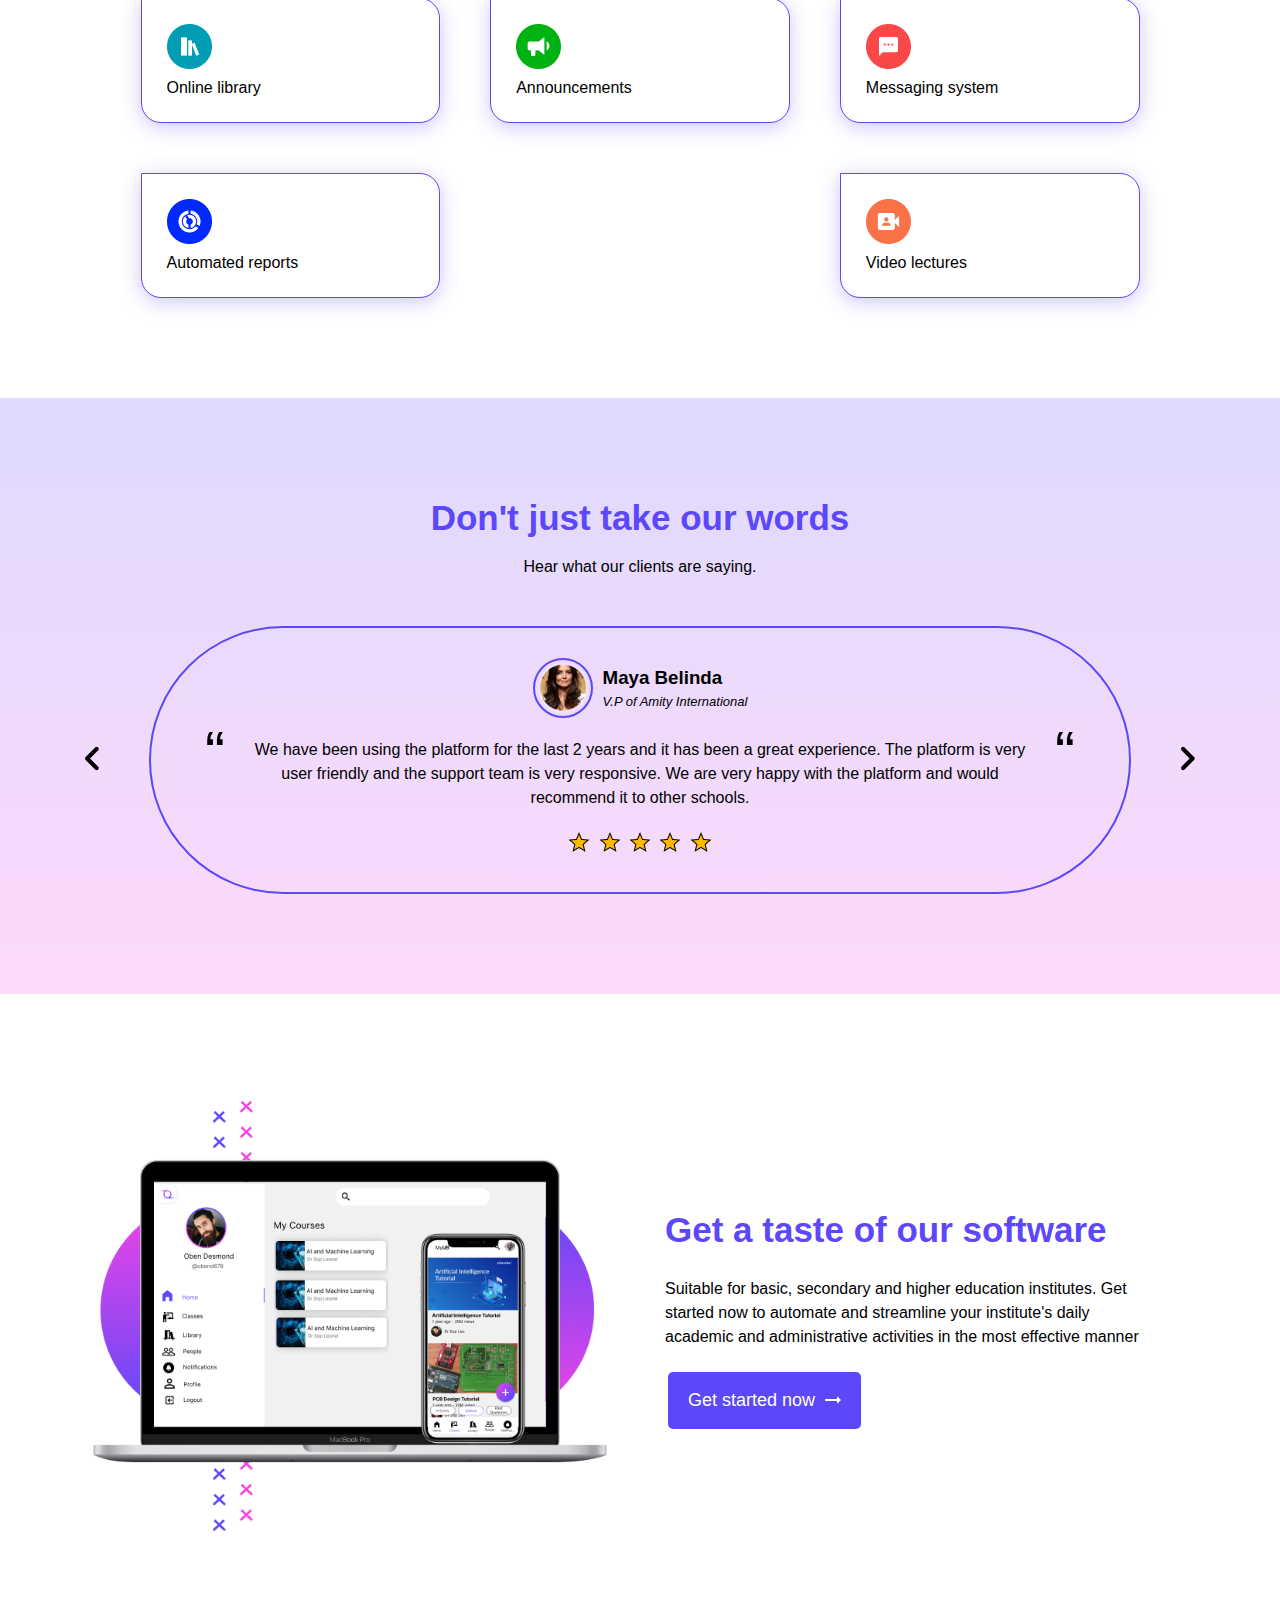
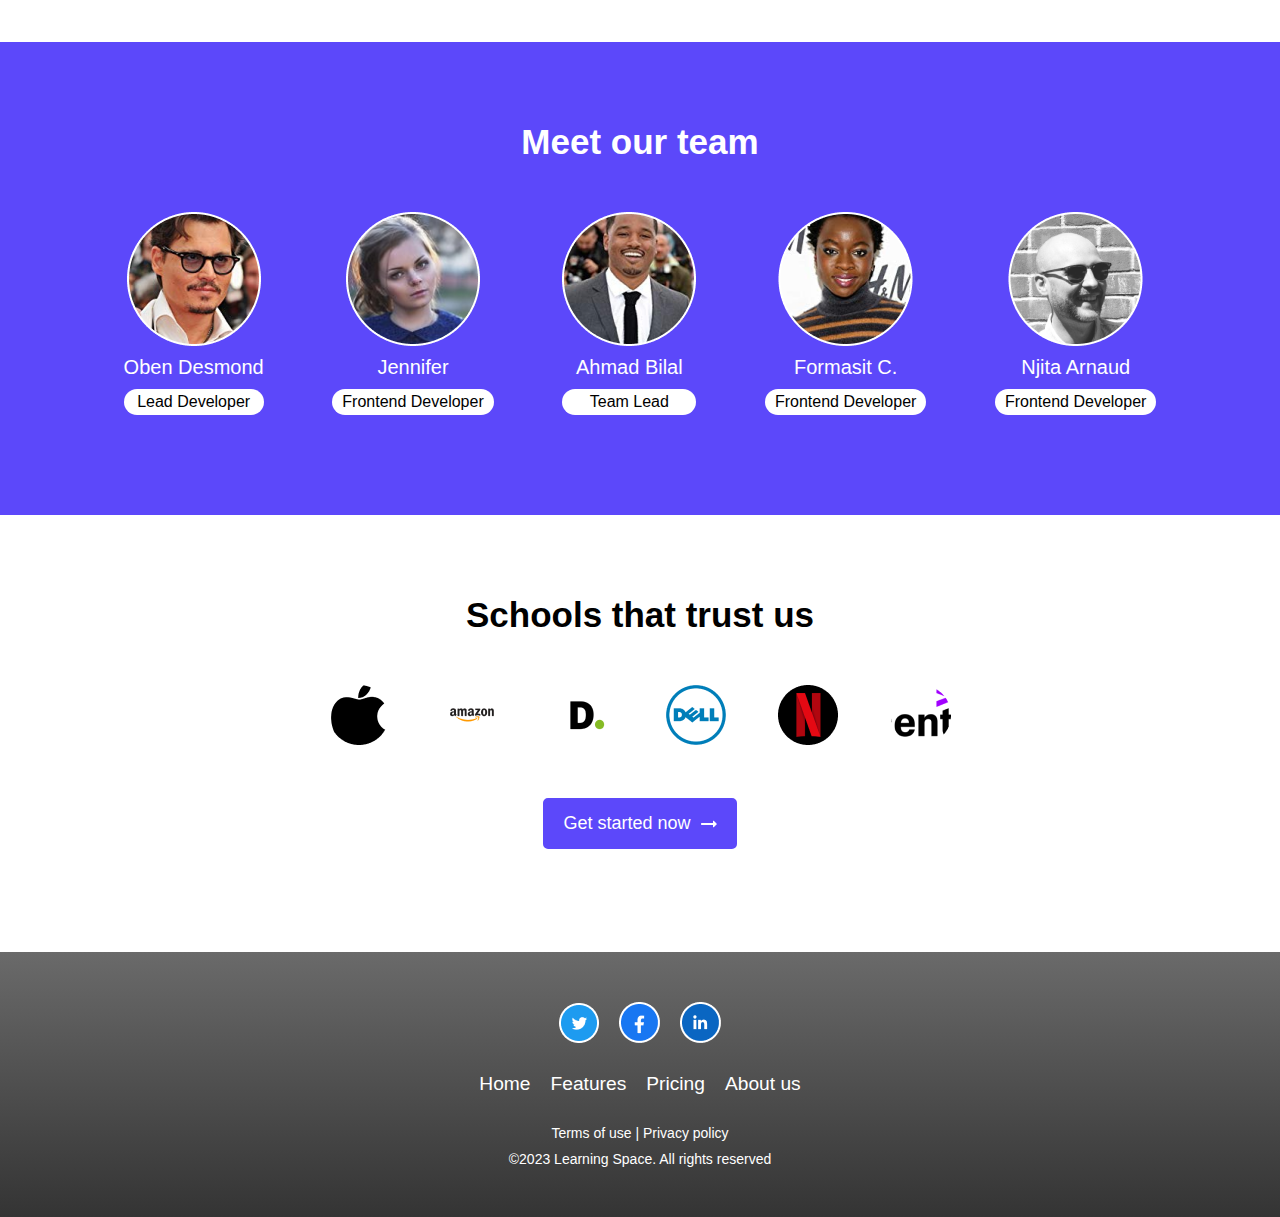
==== commit 71811f1e: "navbar sticky and minor responsive updates" ====
--- a/home.html
+++ b/home.html
@@ -15,10 +15,10 @@
           <p>Learning Space</p>
         </div>
         <div class="links-div" id="nav-links">
-          <a href="#" class="a active">Home</a>
-          <a href="#sec3" class="a">Features</a>
-          <a href="#" class="a">Pricing</a>
-          <a href="#sec6" class="a">About us</a>
+          <a href="#" class="a active" onclick="myFunction()">Home</a>
+          <a href="#sec3" class="a" onclick="myFunction()"> Features</a>
+          <a href="#" class="a" onclick="myFunction()">Pricing</a>
+          <a href="#sec6" class="a" onclick="myFunction()">About us</a>
         </div>
         <div class="menu-icon-div" onclick="myFunction()">
           <img class="menu-icon" src="./Assets/menu-fill.png" alt="" />
@@ -72,14 +72,14 @@
           <img src="./Assets/university.png" alt="" />
           <div>
             <h2>100+</h2>
-            <p>Schools</p>
+            <p>Universities</p>
           </div>
         </div>
         <div class="tractions-div-item1">
           <img src="./Assets/student.png" alt="" />
           <div>
             <h2>25000+</h2>
-            <p>Schools</p>
+            <p>Students</p>
           </div>
         </div>
       </div>
--- a/style.css
+++ b/style.css
@@ -2,6 +2,12 @@
   margin: 0;
   box-sizing: border-box;
   font-family: "Segoe UI", Tahoma, Geneva, Verdana, sans-serif;
+}
+header {
+  position: sticky;
+  top: 0;
+  z-index: 1;
+  background: #ffffff;
 }
 nav {
   display: flex;
@@ -129,6 +135,9 @@
   flex-direction: row;
   align-items: center;
   gap: 10px;
+}
+.tractions-div-item1 > div {
+  text-align: left;
 }
 .tractions-div-item1 p {
   font-size: 14px;
@@ -561,6 +570,10 @@
   main {
     padding: 30px 10px;
   }
+  .links-div > a:hover {
+    font-weight: 500;
+    color: yellow;
+  }
   .section2-div2 {
     flex-direction: column;
     width: 100%;
@@ -641,18 +654,12 @@
   .main-divr {
     width: 100%;
   }
-  
-}
-
-@media (max-width: 410px) {
   .tractions > .tractions-div {
     justify-content: space-between;
   }
-  .tractions-div-item1 > div {
-    display: flex;
-    align-items: baseline;
-    gap: 5px;
-  }
+}
+
+@media (max-width: 410px) {
   main {
     padding: 30px 25px;
   }
@@ -665,6 +672,15 @@
     width: 100%;
   }
 }
-
-
-
+@media (max-width: 390px) {
+   .tractions-div-item1 > div {
+    display: flex;
+    align-items: baseline;
+    gap: 5px;
+  }
+}
+
+ 
+
+
+
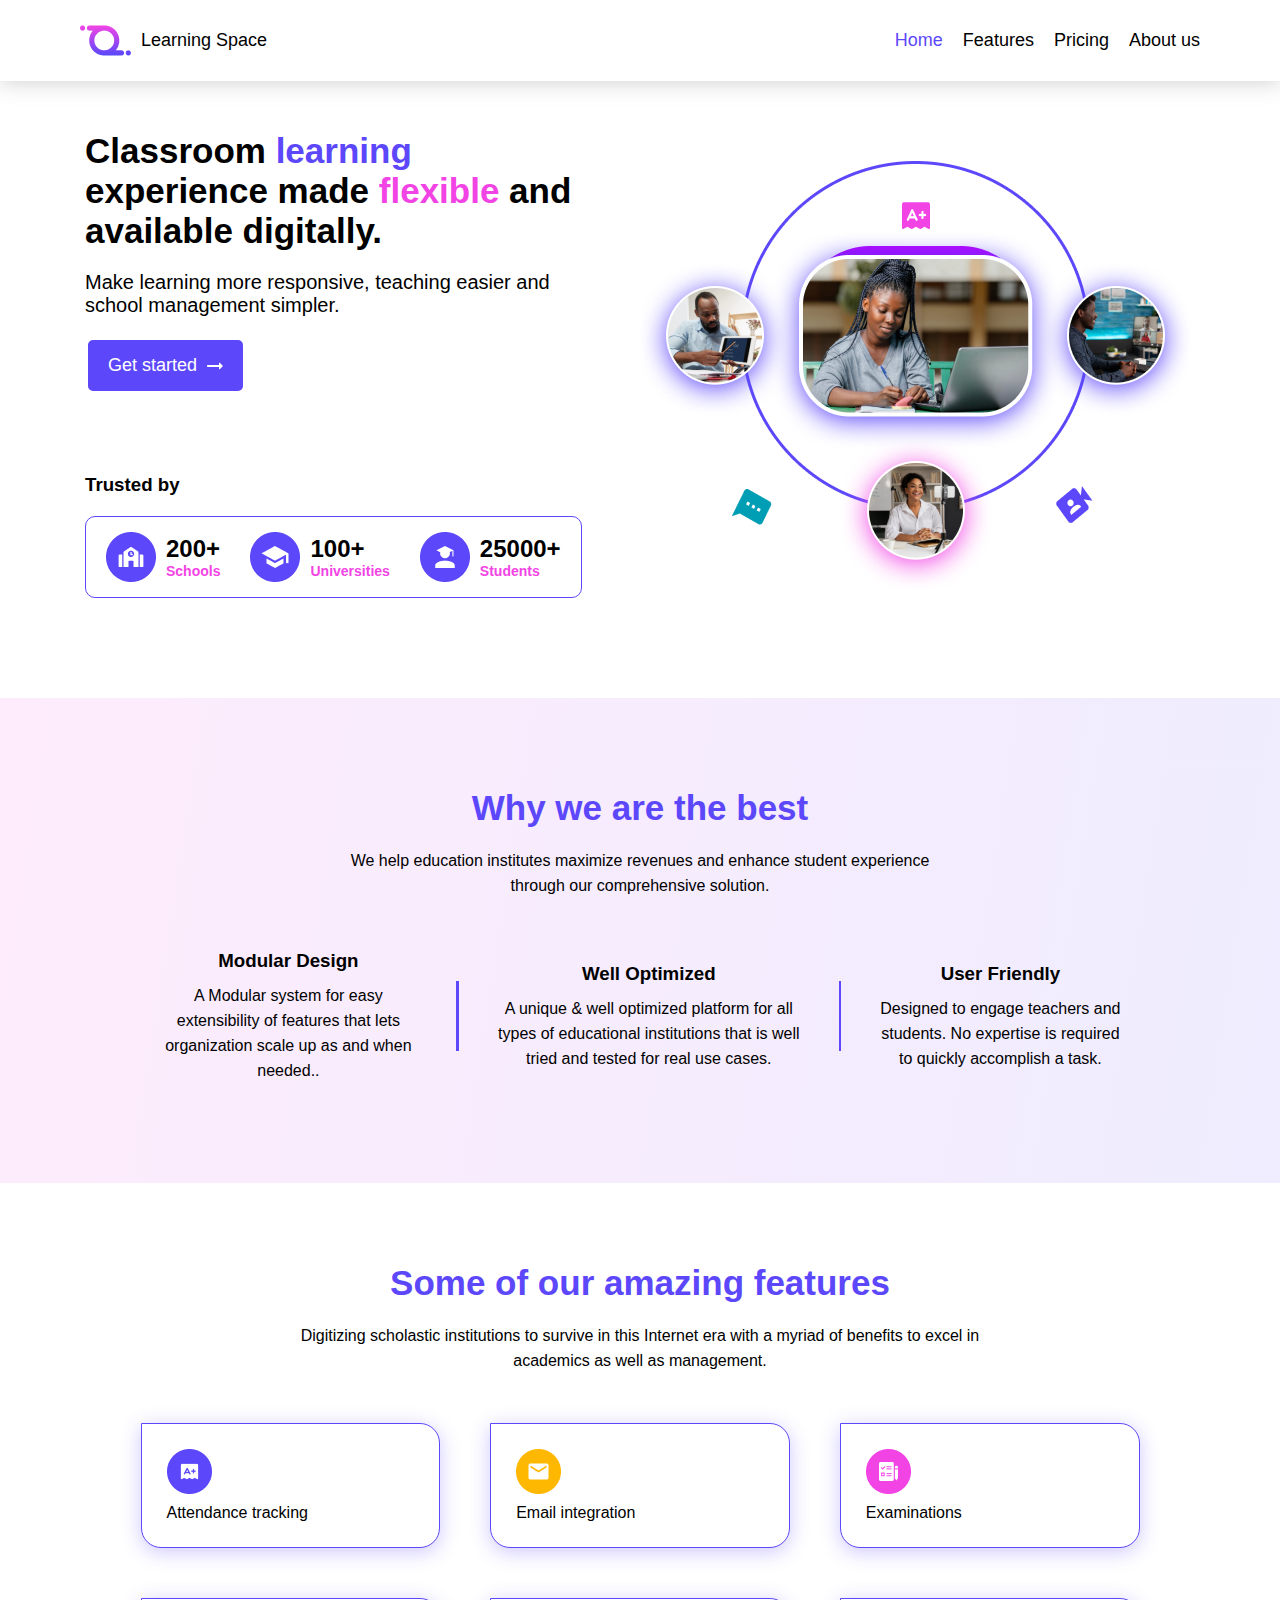
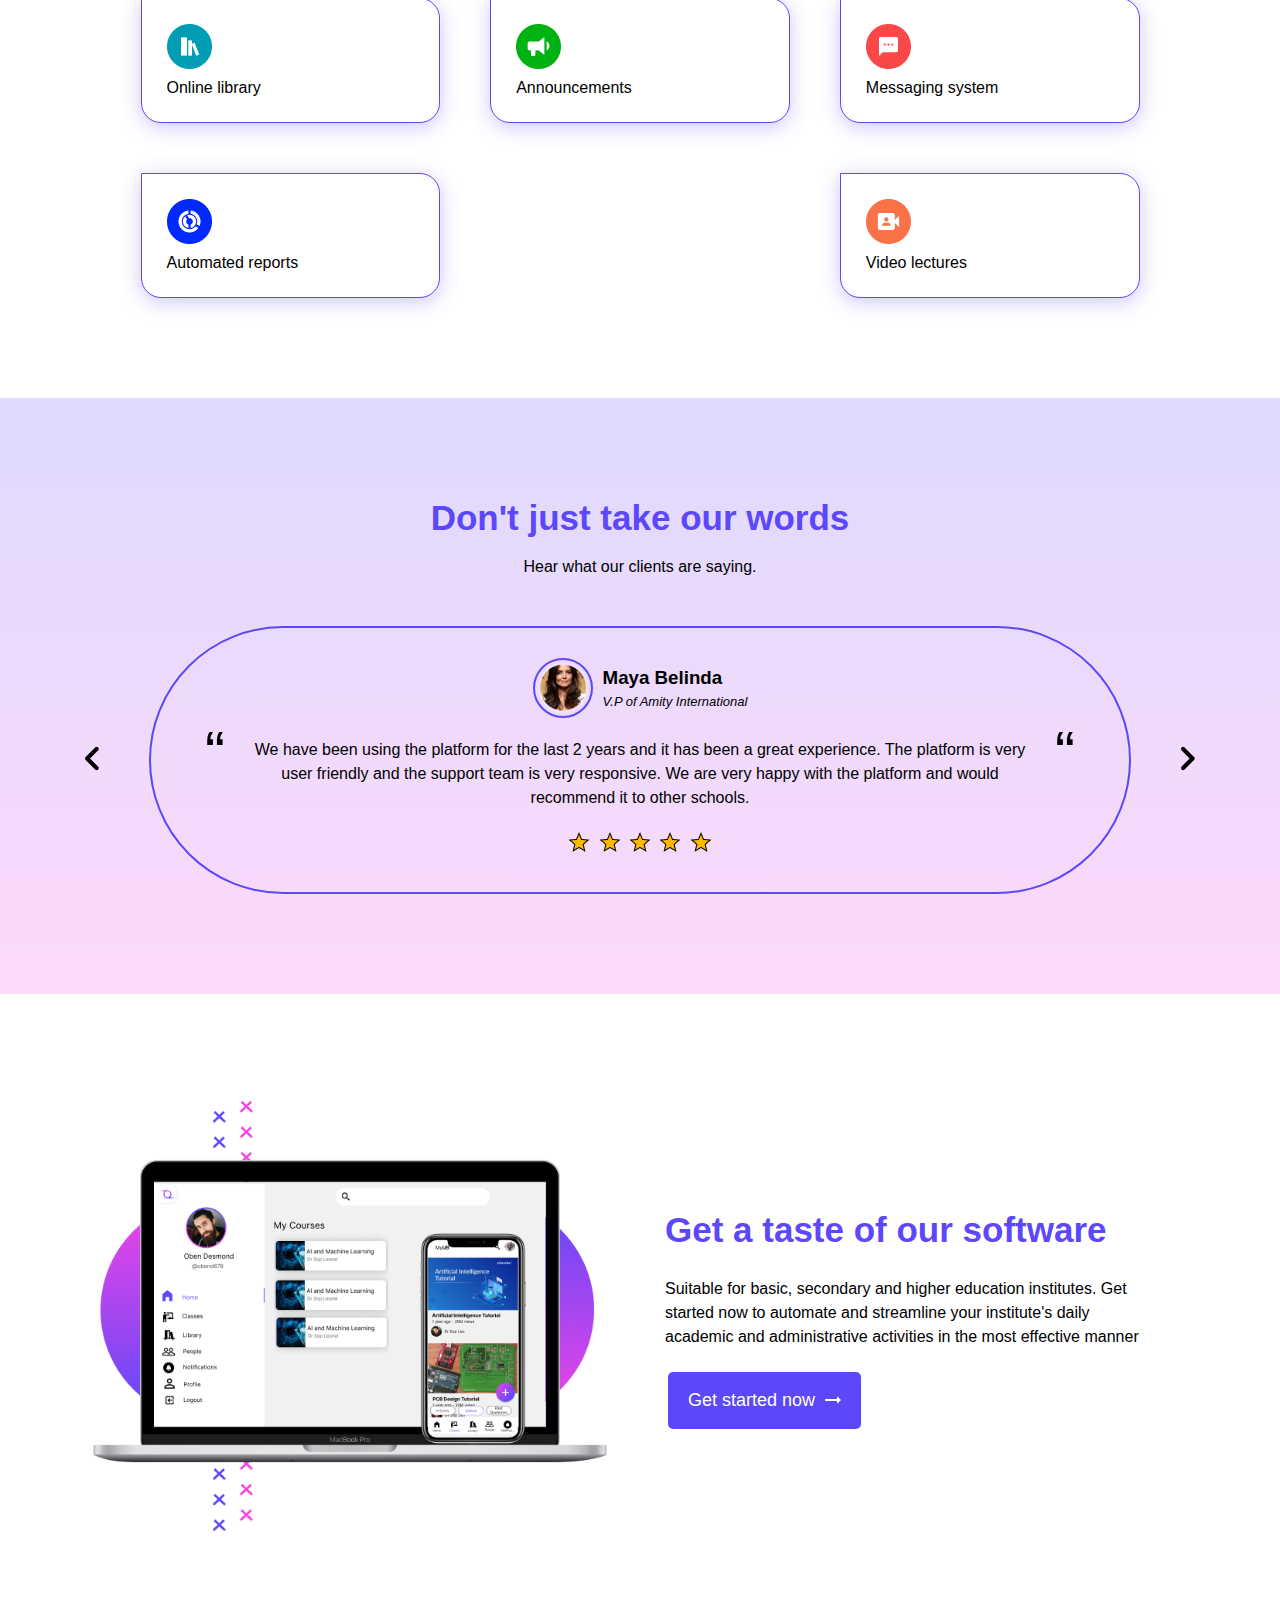
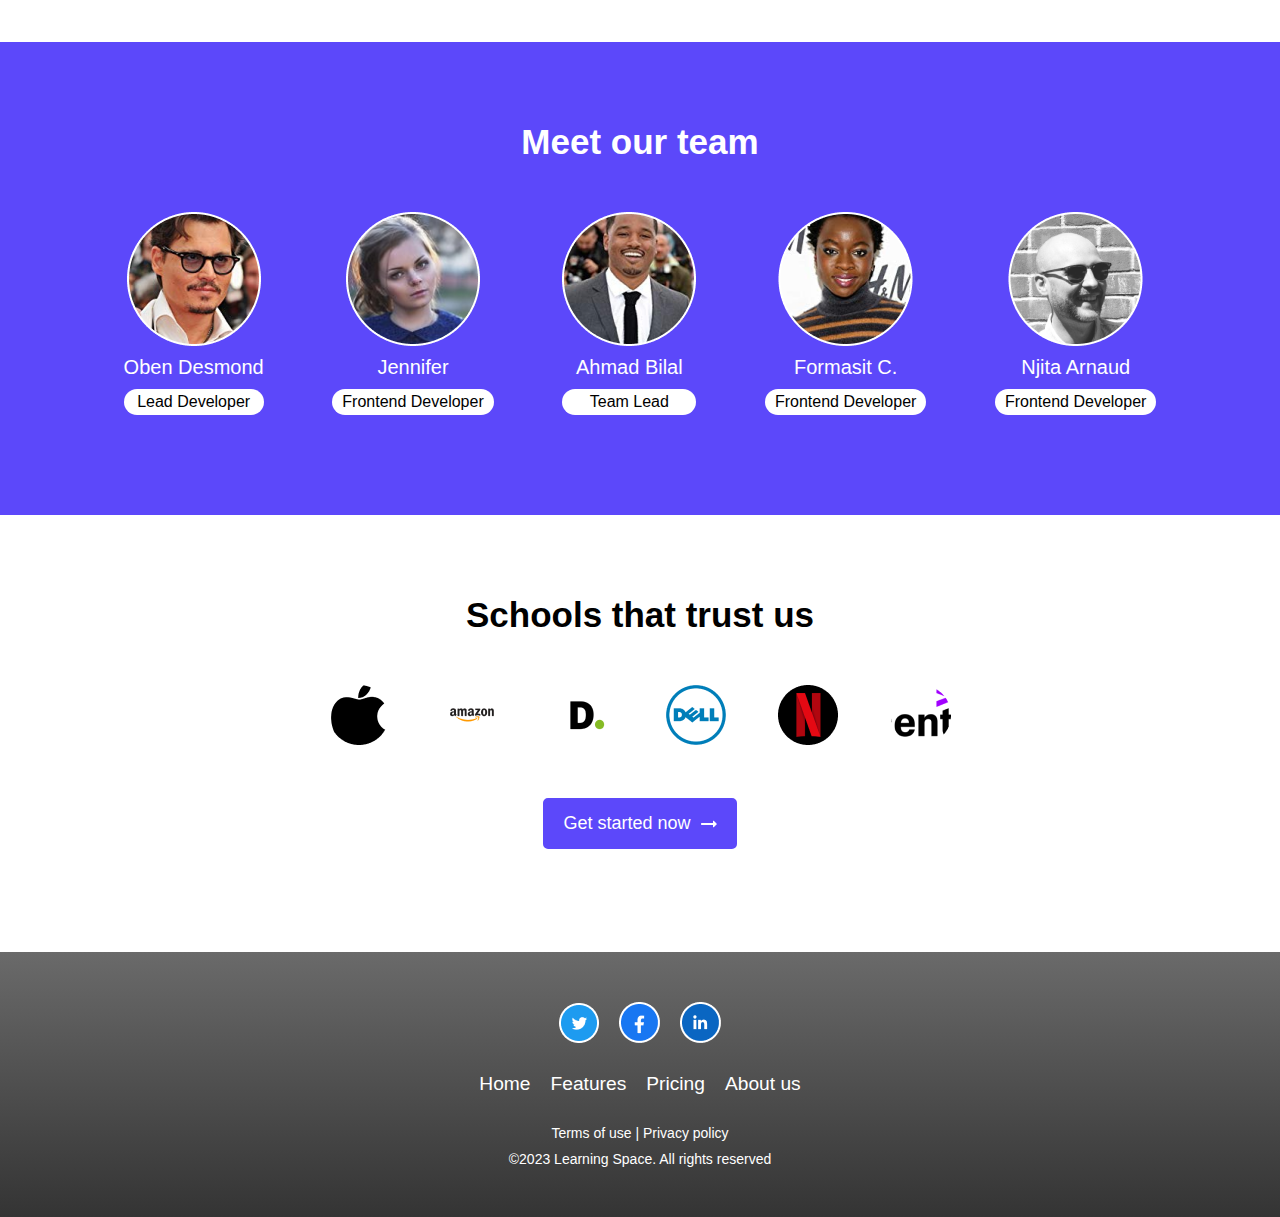
==== commit df9bec76: "button navigations" ====
--- a/home.html
+++ b/home.html
@@ -36,7 +36,7 @@
           simpler.
         </p>
         <div class="btn-div">
-          <p>Let's explore</p>
+          <a href="#">Get started</a>
           <img src="./Assets/right-arrow.png" alt="" />
         </div>
       </div>
@@ -44,21 +44,8 @@
         <img src="./Assets/landing-image.png" alt="" />
       </div>
     </main>
-    <!-- <svg
-      width="1366"
-      height="217"
-      viewBox="0 0 1366 217"
-      fill="none"
-      xmlns="http://www.w3.org/2000/svg"
-    >
-      <path
-        d="M1.84108 68.3067C38.5807 54.2305 75.949 38.9348 114.71 27.7849C160.327 14.6625 206.829 8.50965 255.458 5.53935C278.955 4.10408 317.416 -1.65742 338.87 10.0433C349.846 16.0292 367.556 35.5124 352.306 44.0249C336.779 52.6923 325.934 40.5013 331.585 29.6648C339.613 14.273 375.609 10.2665 394.463 8.35614C438.487 3.8953 482.788 6.99342 526.025 13.9289C578.044 22.2732 629.474 32.7246 678.48 48.112C781.492 80.4571 883.039 114.369 987.324 144.637C1061.32 166.113 1134.28 186.849 1212.21 199.318C1271.21 208.759 1330.48 212.333 1390.77 213.349C1497.66 215.15 1626.46 209.797 1689.28 135.4C1709.03 112.014 1704.2 76.5684 1704.35 49.804"
-        stroke="#5C48FA"
-        stroke-width="5"
-        stroke-linecap="round"
-      />
-    </svg> -->
-    <div class="tractions">
+
+    <div class="tractions" >
       <h3>Trusted by</h3>
       <div class="tractions-div">
         <div class="tractions-div-item1">
@@ -84,6 +71,7 @@
         </div>
       </div>
     </div>
+
     <section class="section2">
       <div class="section2-div1">
         <h1>Why we are the best</h1>
@@ -118,6 +106,7 @@
         </div>
       </div>
     </section>
+
     <section class="section3" id="sec3">
       <div class="section3-div1">
         <h1>Some of our amazing features</h1>
@@ -161,6 +150,7 @@
         </div>
       </div>
     </section>
+
     <section class="section4">
       <div class="section4-div1">
         <h1>Don't just take our words</h1>
@@ -201,6 +191,7 @@
         </div>
       </div>
     </section>
+
     <section class="section5">
       <div class="section5-divl">
         <img src="./Assets/sec5-image.png" alt="" />
@@ -213,7 +204,7 @@
           and administrative activities in the most effective manner
         </p>
         <div class="btn-div">
-          <p>Get started now</p>
+          <a>Get started now</a>
           <img src="./Assets/right-arrow.png" alt="" />
         </div>
       </div>
@@ -248,6 +239,7 @@
         </div>
       </div>
     </section>
+
     <section class="section7">
       <h1>Schools that trust us</h1>
       <div class="school-logos">
@@ -259,10 +251,11 @@
         <img src="./Assets/school-logo6.png" alt="" />
       </div>
       <div class="btn-div">
-        <p>Get started now</p>
+        <a>Get started now</a>
         <img src="./Assets/right-arrow.png" alt="" />
       </div>
     </section>
+
     <section class="footer">
       <div class="social">
         <img src="./Assets/twiter.png" alt="" />
--- a/style.css
+++ b/style.css
@@ -94,7 +94,6 @@
   border: 3px solid #ffffff;
   border-radius: 8px;
 }
-
 .btn-div:hover {
     cursor: pointer;
     box-shadow: 2px 2px 20px #50505050;
@@ -105,11 +104,12 @@
   width: 100%;
   padding: 30px 0 0 0;
 }
-.btn-div > p {
+.btn-div > a {
   font-size: 18px;
   font-weight: 500;
   color: #ffffff;
   width: max-content;
+  text-decoration: none;
 }
 .tractions {
   display: flex;
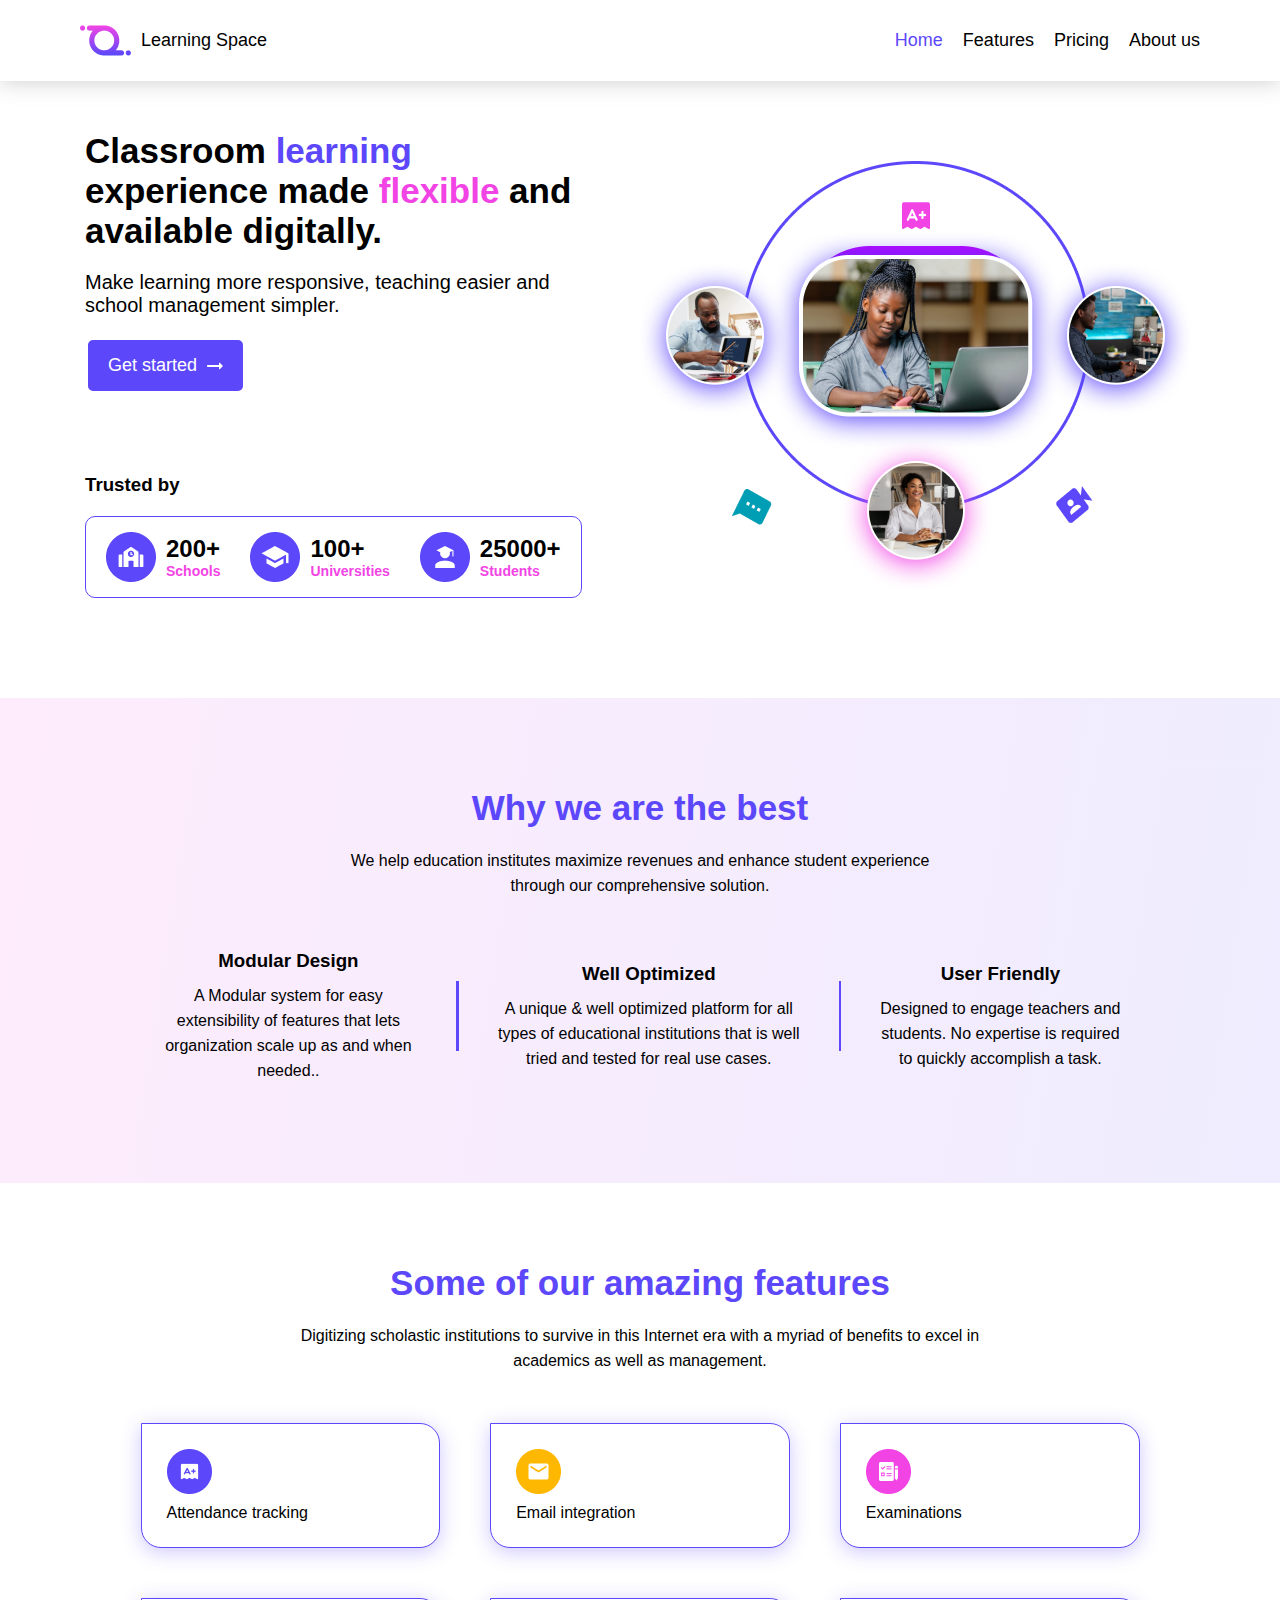
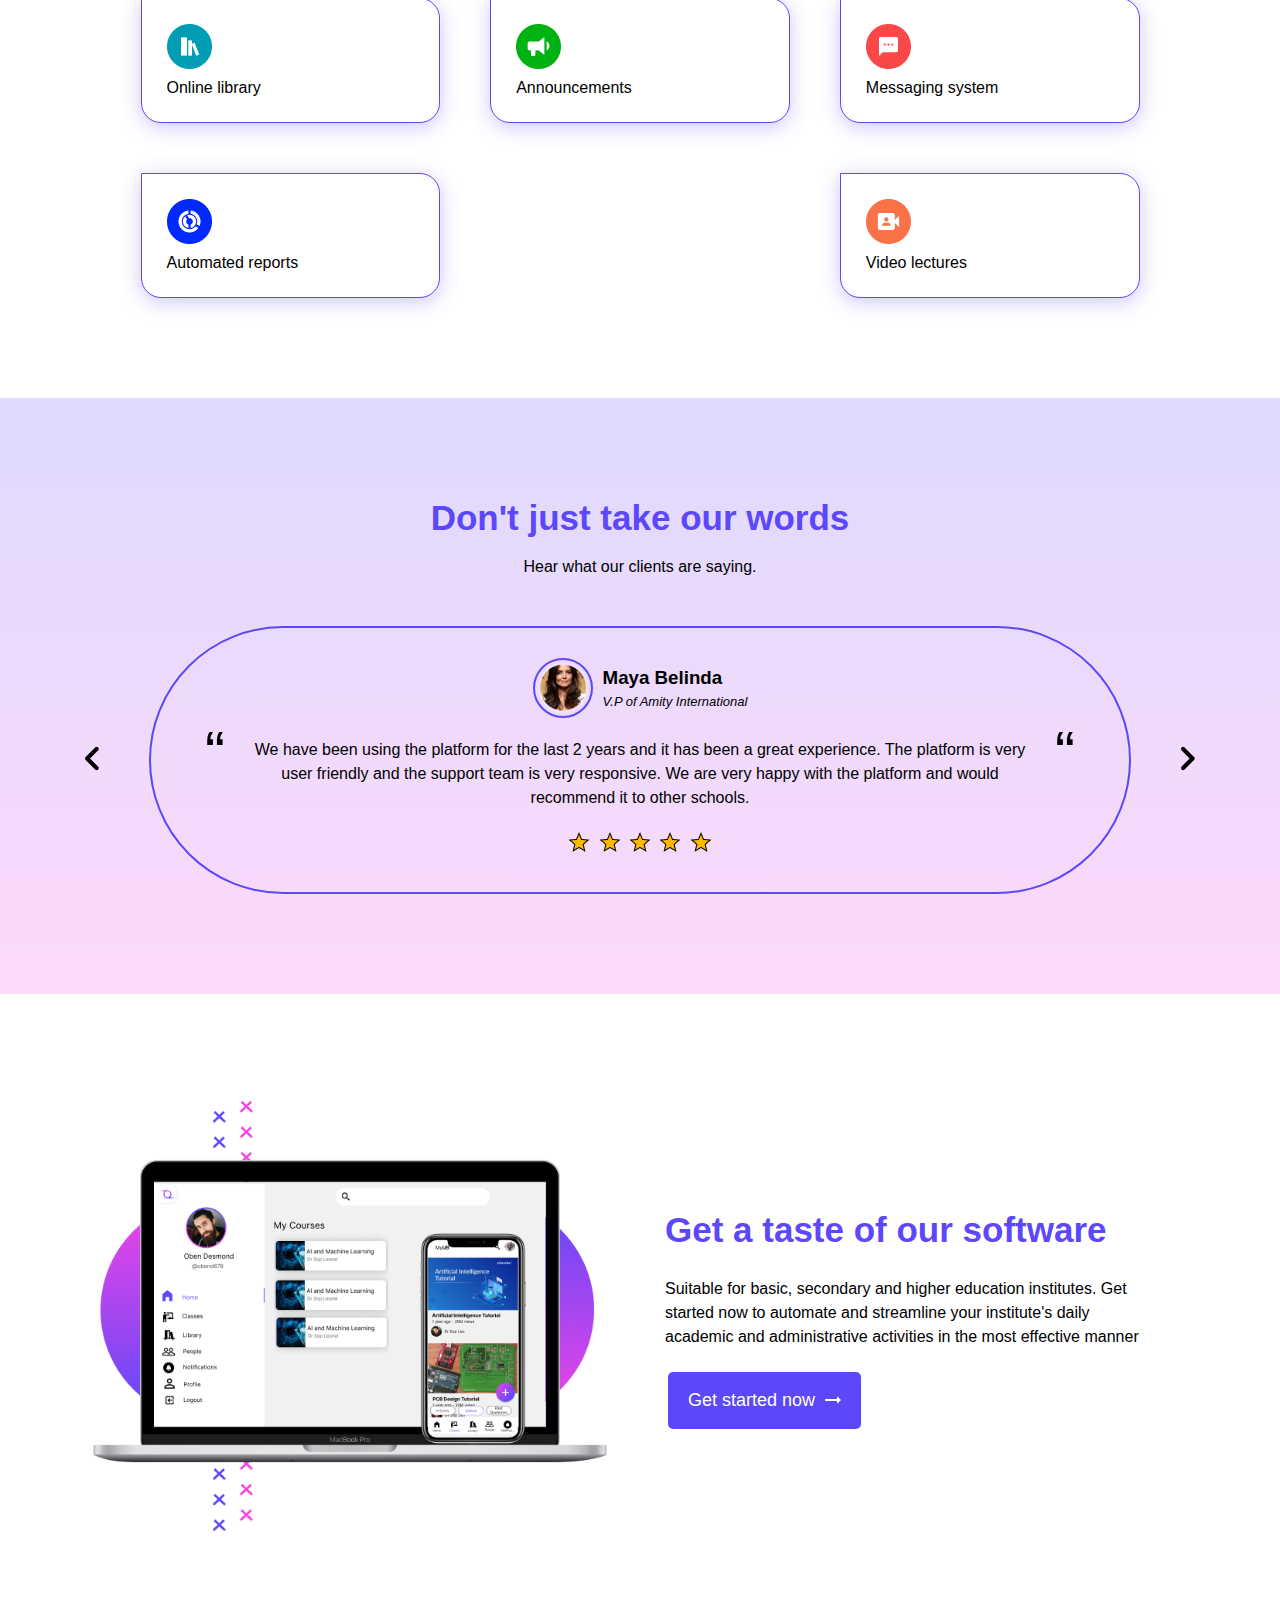
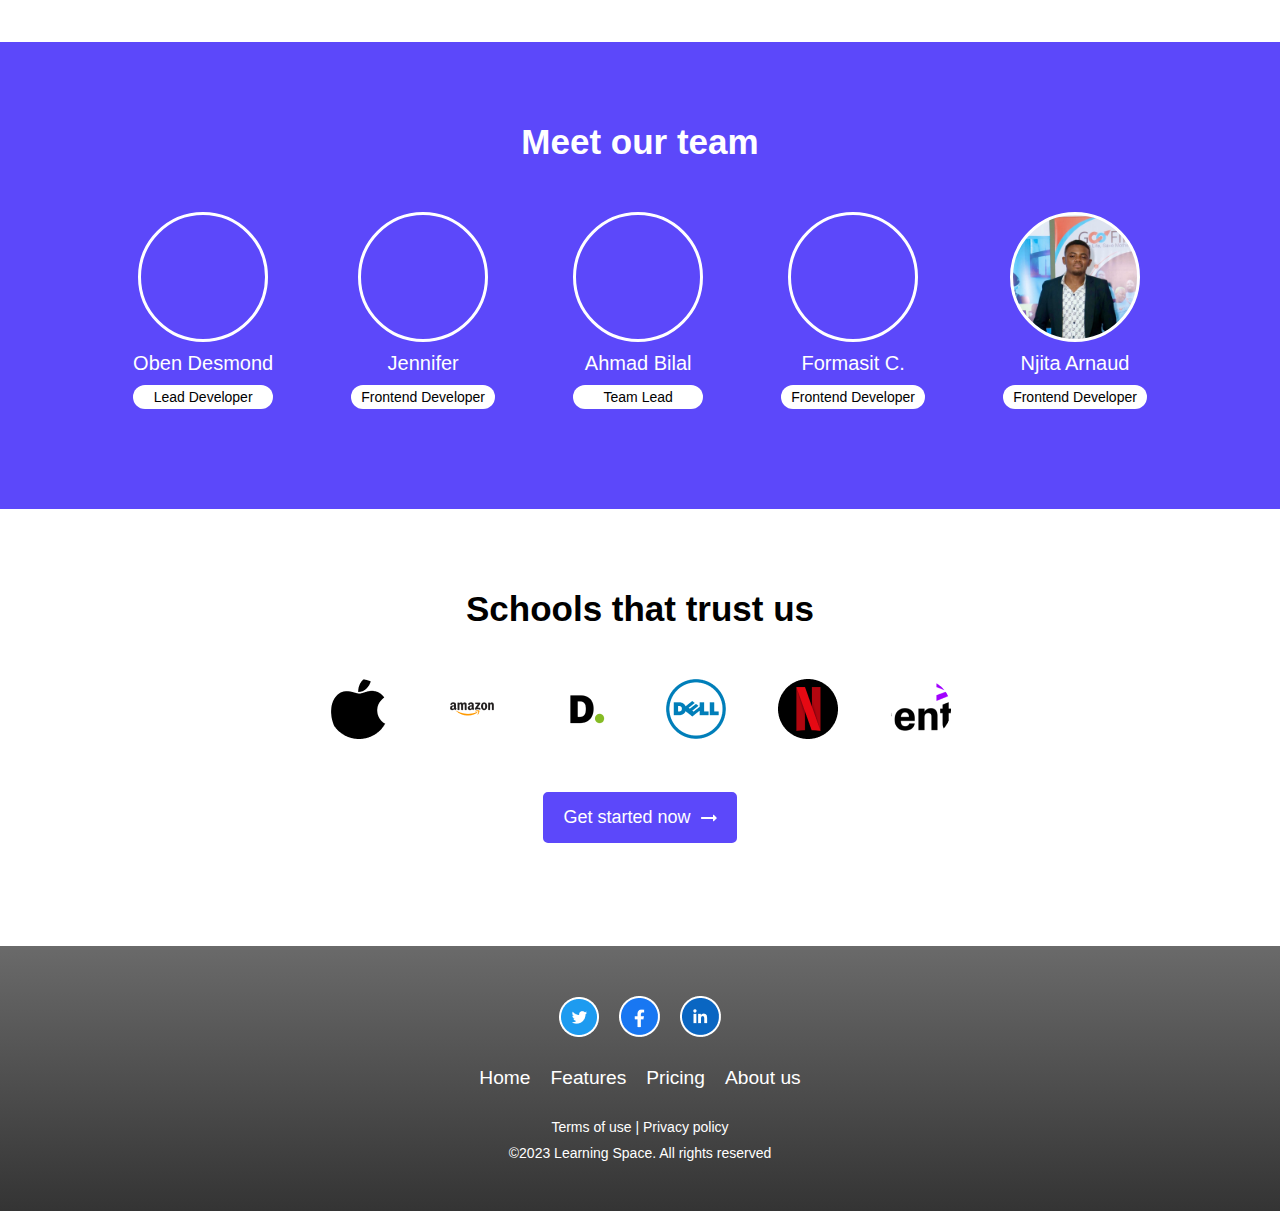
==== commit 5a201492: "modified team avatar" ====
--- a/home.html
+++ b/home.html
@@ -4,6 +4,7 @@
     <meta charset="UTF-8" />
     <meta http-equiv="X-UA-Compatible" content="IE=edge" />
     <meta name="viewport" content="width=device-width, initial-scale=1.0" />
+    <meta name="apple-mobile-web-app-capable" content="yes">
     <title>Document</title>
     <link rel="stylesheet" href="./style.css" />
   </head>
@@ -213,27 +214,27 @@
       <h1>Meet our team</h1>
       <div class="team-div">
         <div class="team-div-item">
-          <img src="./Assets/m1.png" alt="" />
+          <div class="avatar1"></div>
           <h3>Oben Desmond</h3>
           <p>Lead Developer</p>
         </div>
         <div class="team-div-item">
-          <img src="./Assets/m2.png" alt="" />
+          <div class="avatar2"></div>
           <h3>Jennifer</h3>
           <p>Frontend Developer</p>
         </div>
         <div class="team-div-item">
-          <img src="./Assets/m3.png" alt="" />
+          <div class="avatar3"></div>
           <h3>Ahmad Bilal</h3>
           <p>Team Lead</p>
         </div>
         <div class="team-div-item">
-          <img src="./Assets/m4.png" alt="" />
+          <div class="avatar4"></div>
           <h3>Formasit C.</h3>
           <p>Frontend Developer</p>
         </div>
         <div class="team-div-item">
-          <img src="./Assets/m5.png" alt="" />
+          <div class="avatar5"></div>
           <h3>Njita Arnaud</h3>
           <p>Frontend Developer</p>
         </div>
--- a/style.css
+++ b/style.css
@@ -372,6 +372,16 @@
   gap: 50px 30px;
   flex-wrap: wrap;
 }
+.team-div-item > div {
+  border: 3px solid #ffffff;
+  background-size: cover;
+  height: 130px;
+  width: 130px;
+  border-radius: 50%;
+}
+.team-div-item > .avatar5 {
+  background-image: url('./Assets/avatar5.jpg');
+}
 .team-div-item {
   display: flex;
   flex-direction: column;
@@ -385,7 +395,7 @@
   font-weight: 500;
 }
 .team-div-item > p {
-  font-size: 1rem;
+  font-size: 14px;
   font-weight: 500;
   color: #000;
   width: 100%;
